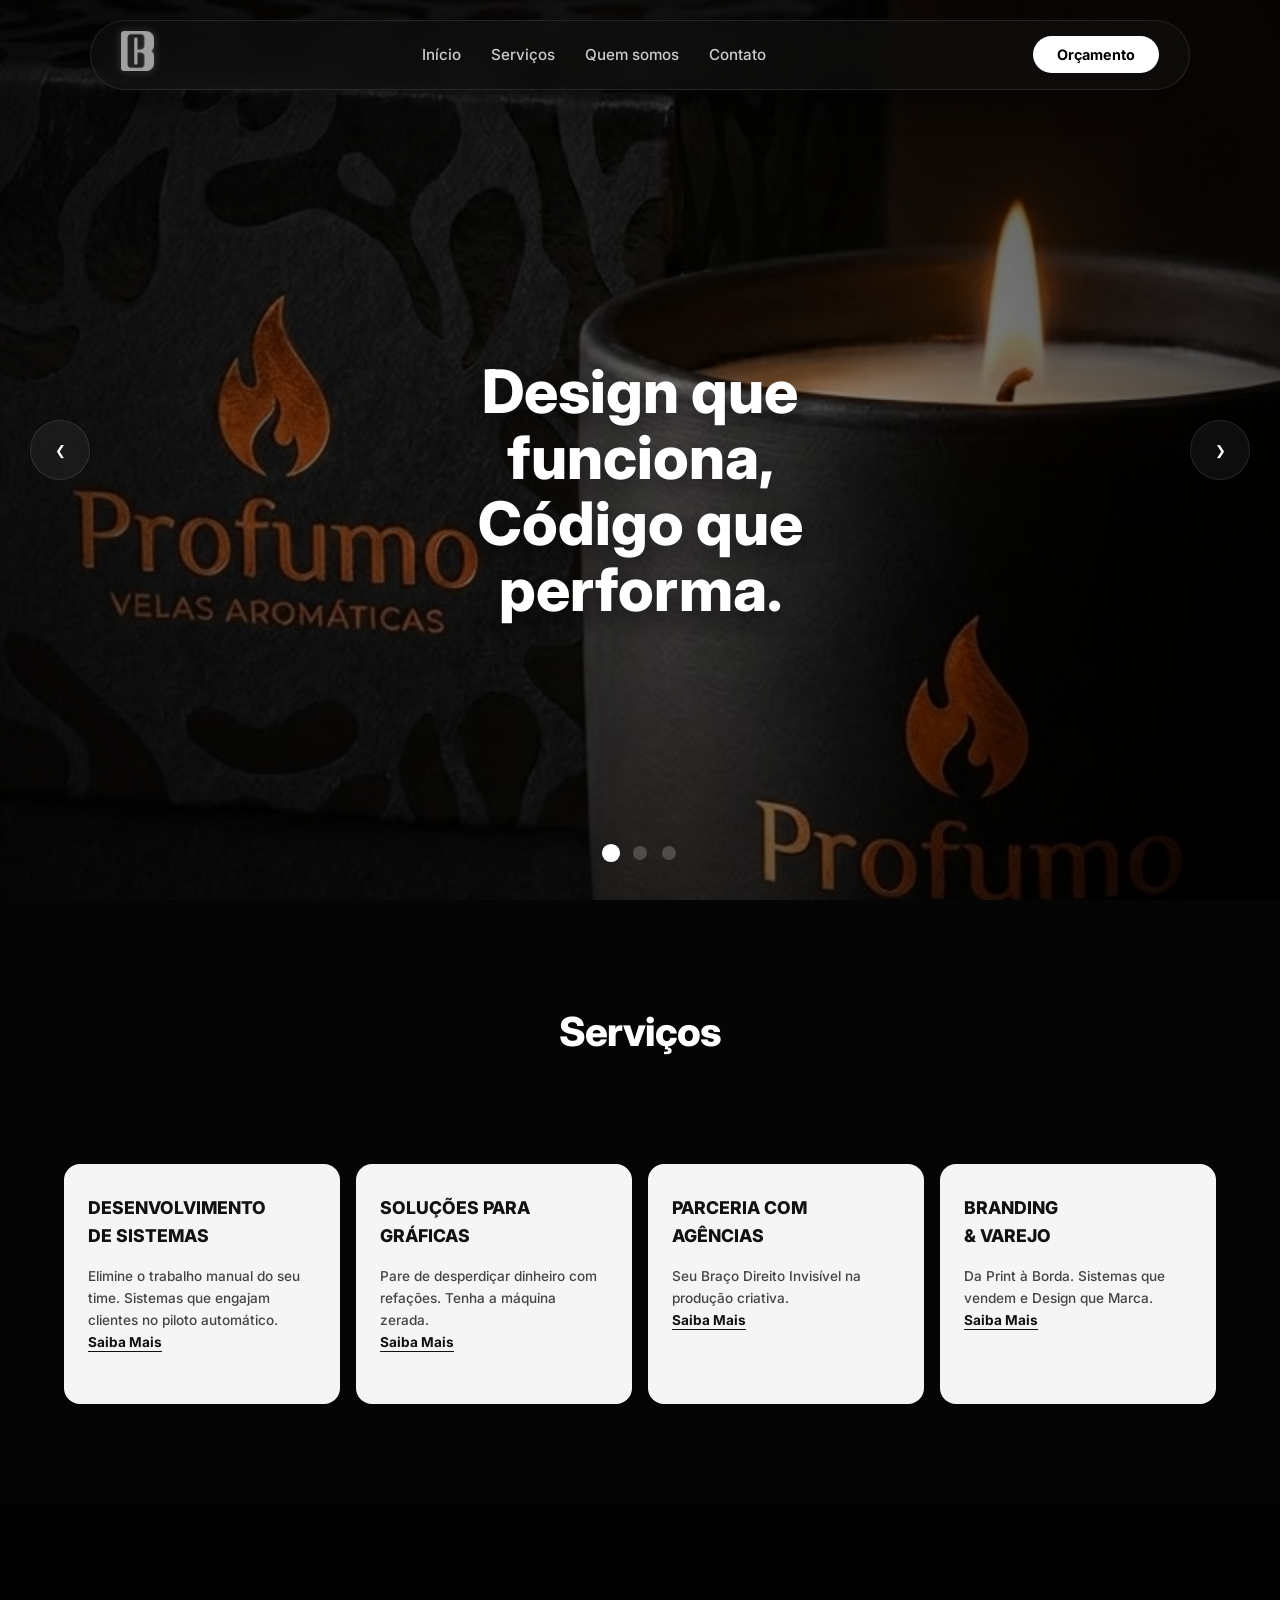
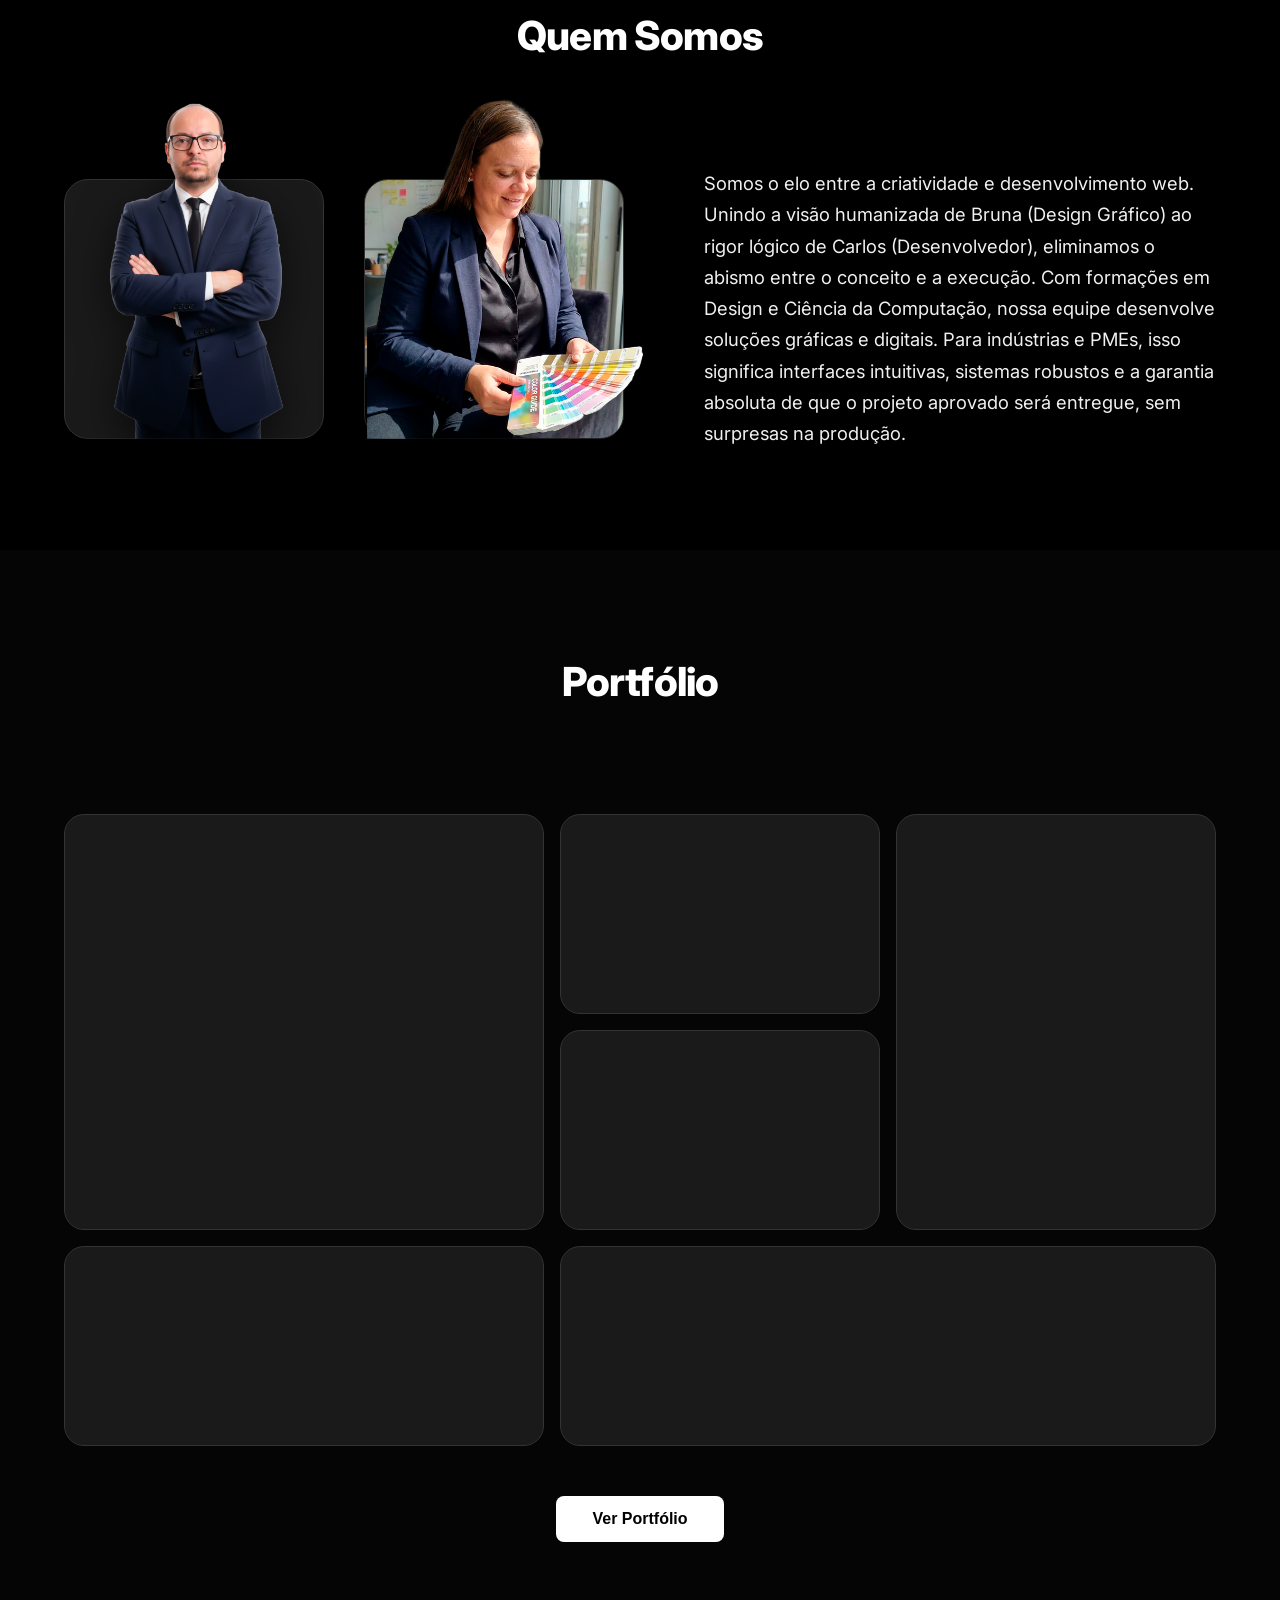
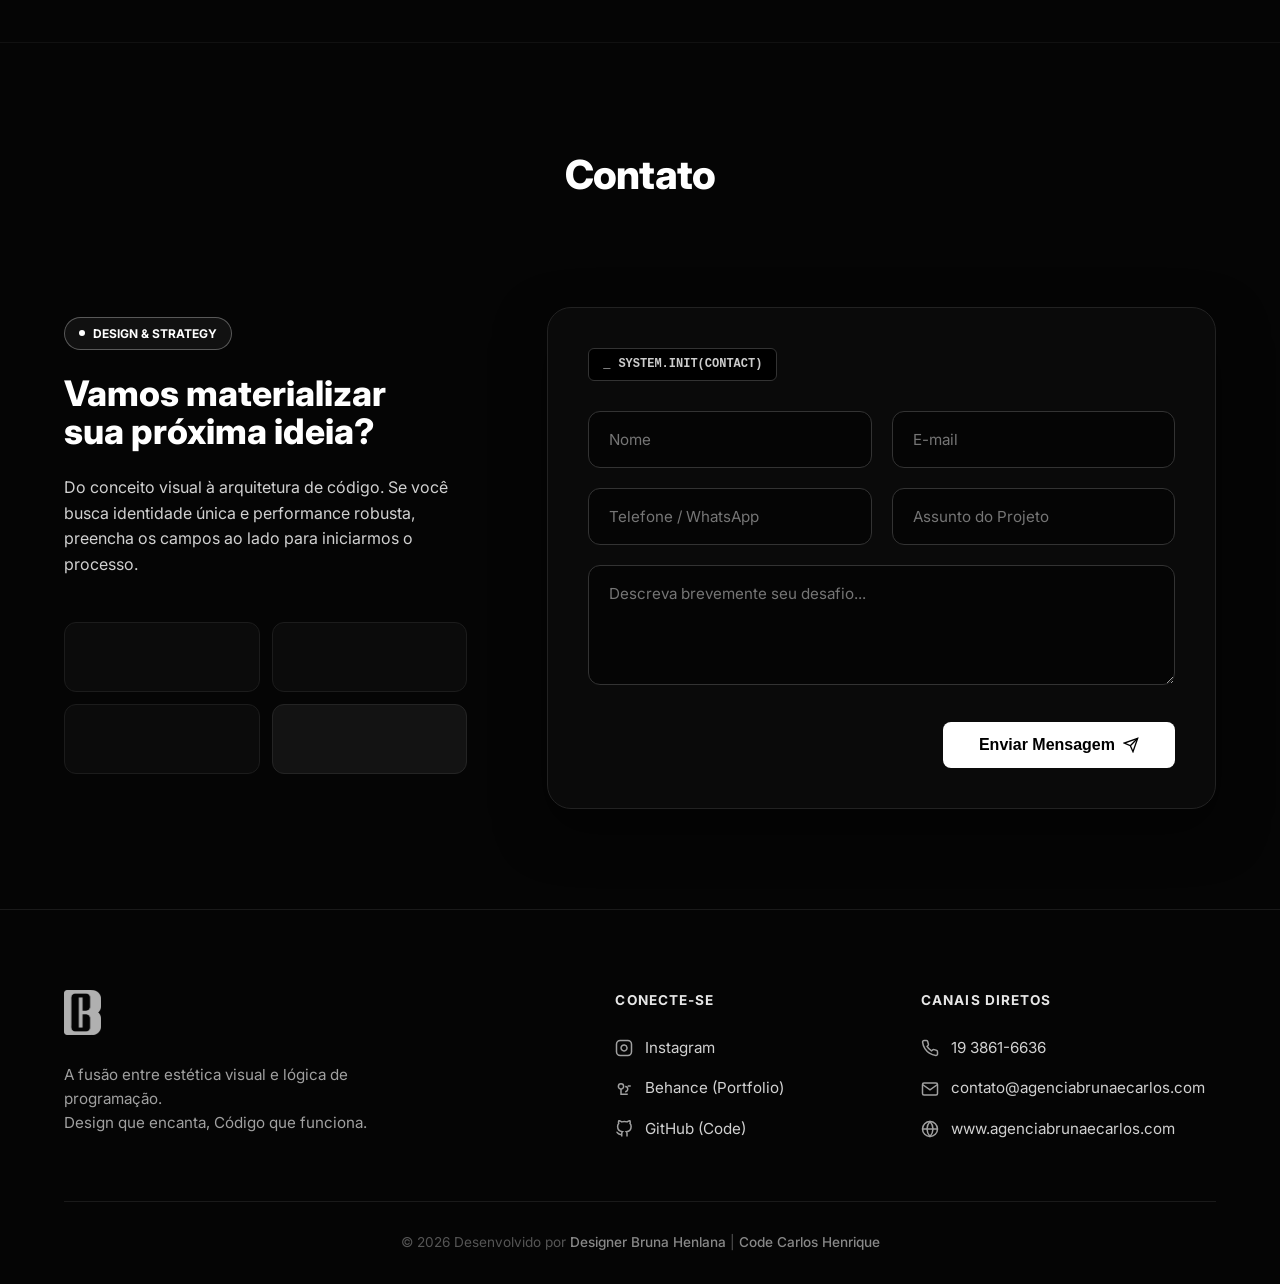
==== index.html @ 349d781e "site agencia bruna e carlso" ====
<!DOCTYPE html>
<html lang="pt-BR">
<head>
    <meta charset="UTF-8">
    <meta name="viewport" content="width=device-width, initial-scale=1.0">
    <meta name="description" content="Bruna & Carlos - Design que funciona, Código que performa. Desenvolvimento Web e Design Gráfico.">
    <title>Bruna & Carlos | Design & Dev</title>

    <link rel="icon" href="BC/logo.png" type="image/png">

    <link rel="preconnect" href="https://fonts.googleapis.com">
    <link rel="preconnect" href="https://fonts.gstatic.com" crossorigin>
    <link href="https://fonts.googleapis.com/css2?family=Inter:wght@400;500;700;800&display=swap" rel="stylesheet">

    <link rel="stylesheet" href="style.css">
</head>
<body>

    <header class="site-header">
        <div class="glass-nav-container">
            <a href="#inicio" class="logo-link" aria-label="Ir para o início">
                <img src="BC/logo.png" alt="Bruna & Carlos Logo" class="brand-logo">
            </a>

            <nav class="desktop-nav" aria-label="Menu principal">
                <ul>
                    <li><a href="#inicio" class="nav-link">Início</a></li>
                    <li><a href="#servicos" class="nav-link">Serviços</a></li>
                    <li><a href="#quem-somos" class="nav-link">Quem somos</a></li>
                    <li><a href="#contato" class="nav-link">Contato</a></li>
                </ul>
            </nav>

            <div class="header-cta">
                <a href="#contato" class="btn-glow">Orçamento</a>
            </div>

            <button class="mobile-toggle" aria-label="Abrir menu" aria-expanded="false" aria-controls="mobile-menu">
                <span class="bar"></span>
                <span class="bar"></span>
                <span class="bar"></span>
            </button>
        </div>

        <div id="mobile-menu" class="mobile-menu-overlay" role="dialog" aria-modal="true" aria-label="Menu mobile">
            <nav class="mobile-nav-links" aria-label="Menu mobile">
                <a href="#inicio">Início</a>
                <a href="#servicos">Serviços</a>
                <a href="#quem-somos">Quem somos</a>
                <a href="#contato">Contato</a>
            </nav>
        </div>
    </header>

    <main>
        <section id="inicio" class="hero-section">
            <div class="hero-slider">
                <div class="slide active" style="background-image: url('imagens/banner/banner1.jpg');"></div>
                <div class="slide" style="background-image: url('imagens/banner/banner2.jpg');"></div>
                <div class="slide" style="background-image: url('imagens/banner/banner3.jpg');"></div>

                <div class="slider-overlay"></div>
                <button class="slider-arrow prev-btn" aria-label="Anterior">&#10094;</button>
                <button class="slider-arrow next-btn" aria-label="Próximo">&#10095;</button>
                <div class="slider-dots" aria-label="Paginação do slider"></div>
            </div>

            <div class="container hero-content-overlay">
                <h1>Design que<br>funciona,<br>Código que<br>performa.</h1>
            </div>
        </section>

        <section id="servicos" class="services-section">
            <div class="container">
                <h2 class="section-title">Serviços</h2>

                <div class="services-grid">
                    <div class="service-card">
                        <h3>Desenvolvimento<br>de Sistemas</h3>
                        <p>Elimine o trabalho manual do seu time. Sistemas que engajam clientes no piloto automático.</p>
                        <a href="desenvolvimento-sistemas/desenvolvimento-sistemas.html" class="btn-link">Saiba Mais</a>
                    </div>

                    <div class="service-card">
                        <h3>Soluções para<br>Gráficas</h3>
                        <p>Pare de desperdiçar dinheiro com refações. Tenha a máquina zerada.</p>
                        <a href="solucoes-graficas/solucoes-graficas.html" class="btn-link">Saiba Mais</a>
                    </div>

                    <div class="service-card">
                        <h3>Parceria com<br>Agências</h3>
                        <p>Seu Braço Direito Invisível na produção criativa.</p>
                        <a href="parceria-agencias/parceria-agencias.html" class="btn-link">Saiba Mais</a>
                    </div>

                    <div class="service-card">
                        <h3>Branding<br>& Varejo</h3>
                        <p>Da Print à Borda. Sistemas que vendem e Design que Marca.</p>
                        <a href="branding-varejo/branding-varejo.html" class="btn-link">Saiba Mais</a>
                    </div>
                </div>
            </div>
        </section>

        <section id="quem-somos" class="about-section">
            <div class="container">
                <h2 class="section-title">Quem Somos</h2>

                <div class="about-content">
                    
                    <div class="about-images">
                        <div class="profile-popout-wrapper profile-carlos">
                            <div class="profile-bg" style="background-image: url('imagens/prefil/carlos_bg.png');"></div>
                            <img src="imagens/prefil/carlos.png" alt="Carlos" class="profile-person">
                        </div>

                        <div class="profile-popout-wrapper profile-bruna">
                            <div class="profile-bg" style="background-image: url('imagens/prefil/bruna_bg.png');"></div>
                            <img src="imagens/prefil/bruna.png" alt="Bruna" class="profile-person">
                        </div>
                    </div>

                    <div class="about-text">
                        <p>
                            Somos o elo entre a criatividade e desenvolvimento web. Unindo a visão humanizada de Bruna (Design Gráfico)
                            ao rigor lógico de Carlos (Desenvolvedor), eliminamos o abismo entre o conceito e a execução. Com formações em
                            Design e Ciência da Computação, nossa equipe desenvolve soluções gráficas e digitais. Para indústrias e PMEs,
                            isso significa interfaces intuitivas, sistemas robustos e a garantia absoluta de que o projeto aprovado será
                            entregue, sem surpresas na produção.
                        </p>
                    </div>
                </div>
            </div>
        </section>

        <section id="portfolio" class="portfolio-section">
            <div class="container">
                <h2 class="section-title">Portfólio</h2>

                <div class="portfolio-grid">
                    <div class="portfolio-item item-large-square"></div>
                    <div class="portfolio-item item-small-rect"></div>
                    <div class="portfolio-item item-tall"></div>
                    <div class="portfolio-item item-mid-bottom"></div>
                    <div class="portfolio-item item-wide"></div>
                    <div class="portfolio-item item-large-bottom"></div>
                </div>

                <div class="portfolio-cta-container">
                    <button id="open-portfolio-btn" class="btn-submit">Ver Portfólio</button>
                </div>
            </div>
        </section>

        <section id="contato" class="contact-section">
            <div class="container">
                
                <h2 class="section-title">Contato</h2>
                
                <div class="contact-split">
                    
                    <div class="contact-left-col">
                        <div class="role-badge design-badge">
                            <span class="dot"></span> Design & Strategy
                        </div>
                        
                        <h3 class="contact-headline">Vamos materializar<br>sua próxima ideia?</h3>
                        <p class="contact-subtext">
                            Do conceito visual à arquitetura de código. Se você busca identidade única e performance robusta, preencha os campos ao lado para iniciarmos o processo.
                        </p>

                        <div class="portfolio-mini-grid">
                            <div class="mini-item"></div>
                            <div class="mini-item"></div>
                            <div class="mini-item"></div>
                            <div class="mini-item highlight"></div>
                        </div>
                    </div>

                    <div class="contact-right-col">
                        <div class="form-header">
                            <div class="role-badge dev-badge">
                                <span class="cursor">_</span> SYSTEM.INIT(CONTACT)
                            </div>
                        </div>

                        <form class="contact-form" action="#" method="POST">
                            <div class="form-group-row">
                                <div class="input-wrapper">
                                    <input type="text" name="nome" placeholder="Nome" required class="input-field">
                                </div>
                                <div class="input-wrapper">
                                    <input type="email" name="email" placeholder="E-mail" required class="input-field">
                                </div>
                            </div>
                            
                            <div class="form-group-row">
                                <div class="input-wrapper">
                                    <input type="tel" name="telefone" placeholder="Telefone / WhatsApp" class="input-field">
                                </div>
                                <div class="input-wrapper">
                                    <input type="text" name="assunto" placeholder="Assunto do Projeto" class="input-field">
                                </div>
                            </div>

                            <div class="input-wrapper full-width">
                                <textarea name="mensagem" placeholder="Descreva brevemente seu desafio..." rows="4" class="input-field"></textarea>
                            </div>

                            <div class="form-footer">
                                <button type="submit" class="btn-submit">
                                    Enviar Mensagem 
                                    <svg style="margin-left:8px; width:16px;" viewBox="0 0 24 24" fill="none" stroke="currentColor" stroke-width="2"><line x1="22" y1="2" x2="11" y2="13"></line><polygon points="22 2 15 22 11 13 2 9 22 2"></polygon></svg>
                                </button>
                            </div>
                        </form>
                    </div>

                </div>
            </div>
        </section>
        
    </main>

    <footer class="site-footer">
    <div class="container">
        
        <div class="footer-grid">
            
            <div class="footer-col brand-col">
                <a href="#inicio" class="footer-logo-link">
                    <img src="BC/logo.png" alt="Bruna & Carlos" class="footer-logo-img">
                </a>
                <p class="footer-tagline">
                    A fusão entre estética visual e lógica de programação.<br>
                    Design que encanta, Código que funciona.
                </p>
            </div>

            <div class="footer-col links-col">
                <h4 class="footer-heading">Conecte-se</h4>
                <ul class="footer-nav">
                    <li>
                        <a href="#" target="_blank" rel="noopener">
                            <svg class="footer-icon" viewBox="0 0 24 24" fill="none" stroke="currentColor" stroke-width="2"><rect x="2" y="2" width="20" height="20" rx="5" ry="5"></rect><path d="M16 11.37A4 4 0 1 1 12.63 8 4 4 0 0 1 16 11.37z"></path><line x1="17.5" y1="6.5" x2="17.51" y2="6.5"></line></svg>
                            <span>Instagram</span>
                        </a>
                    </li>
                    <li>
                        <a href="#" target="_blank" rel="noopener">
                            <svg class="footer-icon" viewBox="0 0 24 24" fill="none" stroke="currentColor" stroke-width="2"><path d="M21 8h-4"></path><path d="M8 12a3.5 3.5 0 0 0 0-7 3.5 3.5 0 0 0 0 7Z"></path><path d="M13.5 15.5A3.5 3.5 0 0 0 17 12a3.5 3.5 0 0 0-3.5-3.5"></path><path d="M8 12v7h9"></path></svg>
                            <span>Behance (Portfolio)</span>
                        </a>
                    </li>
                    <li>
                        <a href="https://github.com/carloshenriquedevcombr" target="_blank" rel="noopener">
                            <svg class="footer-icon" viewBox="0 0 24 24" fill="none" stroke="currentColor" stroke-width="2"><path d="M9 19c-5 1.5-5-2.5-7-3m14 6v-3.87a3.37 3.37 0 0 0-.94-2.61c3.14-.35 6.44-1.54 6.44-7A5.44 5.44 0 0 0 20 4.77 5.07 5.07 0 0 0 19.91 1S18.73.65 16 2.48a13.38 13.38 0 0 0-7 0C6.27.65 5.09 1 5.09 1A5.07 5.07 0 0 0 5 4.77a5.44 5.44 0 0 0-1.5 3.78c0 5.42 3.3 6.61 6.44 7A3.37 3.37 0 0 0 9 18.13V22"></path></svg>
                            <span>GitHub (Code)</span>
                        </a>
                    </li>
                </ul>
            </div>

            <div class="footer-col contact-col">
                <h4 class="footer-heading">Canais Diretos</h4>
                <ul class="footer-nav">
                    <li>
                        <a href="https://wa.me/551938616636" target="_blank">
                            <svg class="footer-icon" viewBox="0 0 24 24" fill="none" stroke="currentColor" stroke-width="2"><path d="M22 16.92v3a2 2 0 0 1-2.18 2 19.79 19.79 0 0 1-8.63-3.07 19.5 19.5 0 0 1-6-6 19.79 19.79 0 0 1-3.07-8.67A2 2 0 0 1 4.11 2h3a2 2 0 0 1 2 1.72 12.84 12.84 0 0 0 .7 2.81 2 2 0 0 1-.45 2.11L8.09 9.91a16 16 0 0 0 6 6l1.27-1.27a2 2 0 0 1 2.11-.45 12.84 12.84 0 0 0 2.81.7A2 2 0 0 1 22 16.92z"></path></svg>
                            <span>19 3861-6636</span>
                        </a>
                    </li>
                    <li>
                        <a href="mailto:contato@agenciabrunaecarlos.com">
                            <svg class="footer-icon" viewBox="0 0 24 24" fill="none" stroke="currentColor" stroke-width="2"><path d="M4 4h16c1.1 0 2 .9 2 2v12c0 1.1-.9 2-2 2H4c-1.1 0-2-.9-2-2V6c0-1.1.9-2 2-2z"></path><polyline points="22,6 12,13 2,6"></polyline></svg>
                            <span>contato@agenciabrunaecarlos.com</span>
                        </a>
                    </li>
                    <li class="location-item">
                        <svg class="footer-icon" viewBox="0 0 24 24" fill="none" stroke="currentColor" stroke-width="2"><circle cx="12" cy="12" r="10"></circle><line x1="2" y1="12" x2="22" y2="12"></line><path d="M12 2a15.3 15.3 0 0 1 4 10 15.3 15.3 0 0 1-4 10 15.3 15.3 0 0 1-4-10 15.3 15.3 0 0 1 4-10z"></path></svg>
                        <span>www.agenciabrunaecarlos.com</span>
                    </li>
                </ul>
            </div>

        </div>

        <div class="footer-bottom">
            <p>© 2026 Desenvolvido por <span class="highlight-role">Designer Bruna Henlana</span> | <span class="highlight-role">Code Carlos Henrique</span></p>
        </div>

    </div>
</footer>

    <div id="portfolio-modal" class="modal-overlay">
        <div class="modal-content">
            <button id="close-portfolio-btn" class="modal-close-btn" aria-label="Fechar galeria">&times;</button>
            
            <div class="modal-header">
                <h3>Nossos Trabalhos</h3>
                <p>Confira uma seleção dos nossos projetos recentes.</p>
            </div>

            <div class="modal-gallery">
                <div class="gallery-item placeholder"></div>
                <div class="gallery-item placeholder"></div>
                <div class="gallery-item placeholder"></div>
                <div class="gallery-item placeholder"></div>
                <div class="gallery-item placeholder"></div>
                <div class="gallery-item placeholder"></div>
            </div>
        </div>
    </div>

    <script src="script.js"></script>
</body>
</html>
---- style.css ----
/* ==========================================================================
   BRUNA & CARLOS | ARQUITETURA CSS SÊNIOR (FINAL + PORTFOLIO UPDATE)
   ========================================================================== */

/* -----------------------------------------------------------
   1. VARIABLES & RESET
----------------------------------------------------------- */
:root {
    /* Cores */
    --bg-color: #050505;
    --card-bg: #f5f5f5;
    --text-primary: #ffffff;
    --text-secondary: #d1d1d1;
    --text-muted: #a0a0a0;
    --text-on-light: #111111;

    /* Glass/Gel Tokens */
    --glass-bg: rgba(255, 255, 255, 0.08);
    --glass-border: rgba(255, 255, 255, 0.15);
    --glass-highlight: rgba(255, 255, 255, 0.30);
    --gel-blur: blur(12px);

    /* Layout */
    --container-width: 1200px;
    --spacing-xs: 8px;
    --spacing-sm: 16px;
    --spacing-md: 32px;
    --spacing-lg: 64px;
    --spacing-xl: 100px;

    /* Typography */
    --font-main: 'Inter', system-ui, -apple-system, sans-serif;
}

* { margin: 0; padding: 0; box-sizing: border-box; }
html { scroll-behavior: smooth; }

body {
    background-color: var(--bg-color);
    color: var(--text-secondary);
    font-family: var(--font-main);
    line-height: 1.6;
    -webkit-font-smoothing: antialiased;
}

/* Trava scroll quando menu ou modal abre */
body.menu-open, body.modal-open {
    overflow: hidden;
    touch-action: none;
}

/* -----------------------------------------------------------
   2. UTILITIES & COMPONENTS
----------------------------------------------------------- */
.container {
    width: 90%;
    max-width: var(--container-width);
    margin: 0 auto;
}

.section-title {
    font-size: 2.5rem;
    font-weight: 800;
    color: var(--text-primary);
    text-align: center;
    margin-bottom: var(--spacing-xl);
    letter-spacing: -0.02em;
}

/* Liquid Glass (Logo/Icons) */
.liquid-glass {
    background: var(--glass-bg);
    backdrop-filter: var(--gel-blur);
    -webkit-backdrop-filter: var(--gel-blur);
    border: 1px solid var(--glass-border);
    border-top: 1px solid var(--glass-highlight);
    box-shadow: 0 4px 20px rgba(0, 0, 0, 0.5);
    transition: all 0.3s ease;
}

.liquid-glass:hover {
    background: rgba(255, 255, 255, 0.12);
    box-shadow: 0 12px 45px rgba(0, 0, 0, 0.75);
    border-color: rgba(255,255,255,0.20);
}

.btn-link {
    color: var(--text-on-light);
    font-size: 0.85rem;
    font-weight: 700;
    text-decoration: underline;
    text-underline-offset: 4px;
    transition: opacity 0.2s;
}
.btn-link:hover { opacity: 0.7; }

/* -----------------------------------------------------------
   3. HEADER
----------------------------------------------------------- */
.site-header {
    position: fixed;
    top: 20px;
    left: 0;
    width: 100%;
    z-index: 1000;
    display: flex;
    justify-content: center;
    padding: 0 20px;
    transition: top 0.3s ease;
}

.site-header.scrolled { top: 10px; padding: 0 20px; }

.site-header.scrolled .glass-nav-container {
    background: rgba(5, 5, 5, 0.92);
    border-color: rgba(255,255,255,0.06);
    box-shadow: 0 10px 40px rgba(0,0,0,0.8);
}

.glass-nav-container {
    display: flex;
    justify-content: space-between;
    align-items: center;
    width: 100%;
    max-width: 1100px;
    background: rgba(15, 15, 15, 0.68);
    backdrop-filter: blur(16px) saturate(150%);
    -webkit-backdrop-filter: blur(16px) saturate(150%);
    border: 1px solid rgba(255, 255, 255, 0.10);
    box-shadow: 0 10px 30px rgba(0,0,0,0.5);
    border-radius: 50px;
    padding: 10px 30px;
    transition: background 0.4s ease;
}

.brand-logo {
    height: 40px;
    width: auto;
    filter: drop-shadow(0 0 5px rgba(255,255,255,0.2));
    transition: transform 0.3s ease;
}
.brand-logo:hover { transform: scale(1.02); }

.desktop-nav ul {
    display: flex;
    list-style: none;
    gap: 30px;
    margin: 0;
    padding: 0;
}

.nav-link {
    color: #ccc;
    text-decoration: none;
    font-size: 0.95rem;
    font-weight: 500;
    position: relative;
    transition: color 0.3s;
    padding: 5px 0;
}

.nav-link::after {
    content: '';
    position: absolute;
    bottom: 0;
    left: 0;
    width: 0%;
    height: 2px;
    background: #fff;
    box-shadow: 0 0 10px #fff;
    transition: width 0.3s ease;
}

.nav-link:hover { color: #fff; text-shadow: 0 0 8px rgba(255,255,255,0.6); }
.nav-link:hover::after { width: 100%; }

.header-cta .btn-glow {
    background: #fff;
    color: #000;
    padding: 10px 24px;
    border-radius: 30px;
    text-decoration: none;
    font-weight: 700;
    font-size: 0.9rem;
    transition: all 0.3s ease;
}
.header-cta .btn-glow:hover {
    background: transparent;
    color: #fff;
    border-color: #fff;
    box-shadow: 0 0 15px rgba(255,255,255,0.4);
}

/* Mobile Menu */
.mobile-toggle {
    display: none;
    background: none;
    border: none;
    cursor: pointer;
    flex-direction: column;
    gap: 6px;
    z-index: 1002;
    padding: 10px;
    border-radius: 12px;
}

.bar {
    width: 26px;
    height: 2px;
    background-color: #fff;
    transition: transform 0.3s ease, opacity 0.2s ease;
}

.mobile-toggle.open .bar:nth-child(1) { transform: rotate(45deg) translate(6px, 6px); }
.mobile-toggle.open .bar:nth-child(2) { opacity: 0; }
.mobile-toggle.open .bar:nth-child(3) { transform: rotate(-45deg) translate(6px, -6px); }

.mobile-menu-overlay {
    position: fixed;
    top: 0;
    left: 0;
    width: 100%;
    height: 100vh;
    z-index: 1001;
    display: flex;
    flex-direction: column;
    justify-content: center;
    align-items: center;
    background: rgba(0,0,0,0.82);
    backdrop-filter: blur(18px) saturate(140%);
    -webkit-backdrop-filter: blur(18px);
    opacity: 0;
    visibility: hidden;
    pointer-events: none;
    transition: opacity 0.35s ease, visibility 0.35s ease;
}

.mobile-menu-overlay.active {
    opacity: 1;
    visibility: visible;
    pointer-events: auto;
}

.mobile-nav-links {
    display: flex;
    flex-direction: column;
    align-items: center;
    gap: 18px;
}

.mobile-nav-links a {
    color: #fff;
    font-size: clamp(1.6rem, 6vw, 2.2rem);
    font-weight: 800;
    text-decoration: none;
    opacity: 0;
    transform: translateY(18px);
    transition: opacity 0.35s ease, transform 0.35s ease;
}
.mobile-menu-overlay.active .mobile-nav-links a { opacity: 1; transform: translateY(0); }
.mobile-menu-overlay.active .mobile-nav-links a:nth-child(1) { transition-delay: 0.04s; }
.mobile-menu-overlay.active .mobile-nav-links a:nth-child(2) { transition-delay: 0.08s; }
.mobile-menu-overlay.active .mobile-nav-links a:nth-child(3) { transition-delay: 0.12s; }
.mobile-menu-overlay.active .mobile-nav-links a:nth-child(4) { transition-delay: 0.16s; }

/* -----------------------------------------------------------
   4. HERO SECTION
----------------------------------------------------------- */
.hero-section {
    position: relative;
    width: 100%;
    min-height: 100vh;
    display: flex;
    align-items: center;
    justify-content: center;
    overflow: hidden;
    padding-top: 80px;
}

.hero-slider { position: absolute; inset: 0; z-index: 1; }

.slide {
    position: absolute;
    inset: 0;
    background-size: cover;
    background-position: center;
    opacity: 0;
    transform: scale(1);
    transition: opacity 1s ease-in-out;
}
.slide.active { opacity: 1; animation: kenBurns 8s linear forwards; }
@keyframes kenBurns { 0% { transform: scale(1); } 100% { transform: scale(1.15); } }

.slider-overlay {
    position: absolute;
    inset: 0;
    background: radial-gradient(circle, rgba(0,0,0,0.3) 0%, rgba(0,0,0,0.8) 100%);
    z-index: 2;
}

.slider-arrow {
    position: absolute;
    top: 50%;
    transform: translateY(-50%);
    background: rgba(255, 255, 255, 0.05);
    border: 1px solid rgba(255, 255, 255, 0.1);
    color: white;
    width: 60px;
    height: 60px;
    border-radius: 50%;
    cursor: pointer;
    z-index: 10;
    backdrop-filter: blur(6px);
    display: flex;
    justify-content: center;
    align-items: center;
    transition: all 0.3s ease;
}
.slider-arrow:hover {
    background: rgba(255, 255, 255, 0.2);
    transform: translateY(-50%) scale(1.08);
}
.prev-btn { left: 30px; }
.next-btn { right: 30px; }

.slider-dots {
    position: absolute;
    bottom: 40px;
    left: 50%;
    transform: translateX(-50%);
    display: flex;
    gap: 15px;
    z-index: 10;
}
.dot {
    width: 14px;
    height: 14px;
    background: rgba(255, 255, 255, 0.2);
    border-radius: 50%;
    cursor: pointer;
    transition: 0.3s;
}
.dot.active { background: #fff; transform: scale(1.3); }

.hero-content-overlay {
    position: relative;
    z-index: 5;
    text-align: center;
    max-width: 900px;
}
.hero-content-overlay h1 {
    font-size: 60px;
    line-height: 1.1;
    font-weight: 800;
    color: #ffffff;
    text-shadow: 0 10px 30px rgba(0,0,0,0.7);
}

/* -----------------------------------------------------------
   5. SERVICES SECTION
----------------------------------------------------------- */
.services-section { padding: var(--spacing-xl) 0; }
.services-grid { display: grid; grid-template-columns: repeat(4, 1fr); gap: var(--spacing-sm); }
.service-card {
    background-color: var(--card-bg);
    color: var(--text-on-light);
    padding: 30px 24px;
    border-radius: 16px;
    display: flex;
    flex-direction: column;
    min-height: 240px;
    transition: transform 0.3s ease;
}
.service-card:hover { transform: translateY(-5px); }
.service-card h3 { font-size: 1.1rem; font-weight: 800; text-transform: uppercase; margin-bottom: var(--spacing-sm); }
.service-card p { font-size: 0.85rem; font-weight: 500; color: #444; }

/* -----------------------------------------------------------
   6. QUEM SOMOS
----------------------------------------------------------- */
.about-section { padding: var(--spacing-xl) 0; background-color: #000000; }
.about-content { display: flex; align-items: center; justify-content: space-between; gap: 80px; }
.about-images { display: flex; gap: 40px; flex-shrink: 0; }

.profile-popout-wrapper {
    position: relative;
    width: 260px;
    height: 260px;
    z-index: 1;
    clip-path: inset(-200% -100% 0px -100% round 0px 0px 24px 24px);
    transition: transform 0.3s ease;
}

.profile-bg {
    position: absolute;
    inset: 0;
    background-size: cover;
    background-position: center;
    border-radius: 24px;
    border: 1px solid #333;
    z-index: 1;
    background-color: #1a1a1a;
    transition: border-color 0.3s ease;
}

.profile-person {
    position: absolute;
    z-index: 2;
    pointer-events: none;
    filter: drop-shadow(0 10px 20px rgba(0,0,0,0.6));
    transition: all 0.4s cubic-bezier(0.175, 0.885, 0.32, 1.275);
    height: auto;
}

.profile-carlos .profile-person { width: 72%; left: 15%; bottom: -5%; }
.profile-bruna .profile-person { width: 115%; left: 1%; bottom: -40%; }

.profile-popout-wrapper:hover .profile-person {
    transform: scale(1.03) translateY(-5px);
    filter: drop-shadow(0 15px 30px rgba(0,0,0,0.8));
}
.profile-popout-wrapper:hover .profile-bg { border-color: #555; }

.about-text p { font-size: 1.15rem; color: #f0f0f0; line-height: 1.7; }

/* -----------------------------------------------------------
   7. PORTFOLIO SECTION (ATUALIZADA)
----------------------------------------------------------- */
.portfolio-section { padding: var(--spacing-xl) 0; }

/* Grid da Vitrine */
.portfolio-grid {
    display: grid;
    grid-template-columns: 1.5fr 1fr 1fr;
    grid-auto-rows: 200px;
    gap: 16px;
}

/* Item Genérico do Portfólio */
.portfolio-item {
    background-color: #1a1a1a;
    border-radius: 20px;
    border: 1px solid #333;
    transition: transform 0.3s ease, border-color 0.3s ease, z-index 0.3s;
    background-size: cover;
    background-position: center;
    cursor: pointer; /* Indica que é clicável */
}

.portfolio-item:hover {
    border-color: #fff;
    transform: scale(1.02); /* Zoom suave no hover */
    z-index: 2; /* Traz para frente */
}

.item-large-square { grid-column: 1 / 2; grid-row: 1 / 3; }
.item-small-rect   { grid-column: 2 / 3; grid-row: 1 / 2; }
.item-tall         { grid-column: 3 / 4; grid-row: 1 / 3; }
.item-mid-bottom   { grid-column: 2 / 3; grid-row: 2 / 3; }
.item-wide         { grid-column: 1 / 2; grid-row: 3 / 4; }
.item-large-bottom { grid-column: 2 / 4; grid-row: 3 / 4; }

/* Botão "Ver Portfólio" */
.portfolio-cta-container {
    display: flex;
    justify-content: center;
    margin-top: 50px;
}

/* Classe Unificada para Botões Primários (Mesmo estilo do Enviar) */
.btn-submit, .btn-large {
    background: #fff;
    color: #000;
    padding: 14px 36px;
    border-radius: 8px; /* Cantos técnicos */
    font-weight: 700;
    font-size: 1rem;
    cursor: pointer;
    border: none;
    display: inline-flex;
    align-items: center;
    justify-content: center;
    transition: transform 0.2s, box-shadow 0.2s;
}

.btn-submit:hover, .btn-large:hover {
    transform: translateY(-2px);
    box-shadow: 0 10px 20px rgba(255,255,255,0.15);
}

/* -----------------------------------------------------------
   MODAL PORTFÓLIO (POPUP)
----------------------------------------------------------- */
.modal-overlay {
    position: fixed;
    top: 0;
    left: 0;
    width: 100%;
    height: 100%;
    background: rgba(0, 0, 0, 0.92);
    backdrop-filter: blur(10px);
    z-index: 2000; /* Acima de tudo */
    display: flex;
    justify-content: center;
    align-items: center;
    padding: 20px;
    opacity: 0;
    visibility: hidden;
    pointer-events: none;
    transition: opacity 0.3s ease, visibility 0.3s ease;
}

.modal-overlay.active {
    opacity: 1;
    visibility: visible;
    pointer-events: auto;
}

.modal-content {
    background: #0f0f0f;
    width: 100%;
    max-width: 1100px;
    max-height: 90vh;
    border-radius: 24px;
    border: 1px solid #333;
    padding: 40px;
    position: relative;
    overflow-y: auto; /* Scroll interno se necessário */
    transform: translateY(30px);
    transition: transform 0.4s cubic-bezier(0.16, 1, 0.3, 1);
    box-shadow: 0 25px 60px rgba(0,0,0,0.7);
}

.modal-overlay.active .modal-content {
    transform: translateY(0);
}

/* Botão Fechar Modal */
.modal-close-btn {
    position: absolute;
    top: 25px;
    right: 25px;
    background: rgba(255,255,255,0.1);
    border: none;
    color: #fff;
    font-size: 1.8rem;
    line-height: 1;
    width: 44px;
    height: 44px;
    border-radius: 50%;
    cursor: pointer;
    display: flex;
    align-items: center;
    justify-content: center;
    transition: 0.3s;
    z-index: 10;
}
.modal-close-btn:hover { background: #fff; color: #000; }

.modal-header { margin-bottom: 40px; text-align: center; }
.modal-header h3 { font-size: 2rem; color: #fff; margin-bottom: 10px; }
.modal-header p { color: #aaa; }

/* Grid dentro do Modal */
.modal-gallery {
    display: grid;
    grid-template-columns: repeat(auto-fill, minmax(280px, 1fr));
    gap: 20px;
}

.gallery-item {
    background: #1a1a1a;
    border: 1px solid #333;
    border-radius: 12px;
    aspect-ratio: 16/10;
    transition: transform 0.3s ease, border-color 0.3s;
    cursor: zoom-in; /* Indica que vai dar zoom */
    position: relative;
    overflow: hidden;
}

.gallery-item:hover {
    border-color: #fff;
    transform: scale(1.03); /* Zoom no hover dentro do modal */
    z-index: 2;
}

/* -----------------------------------------------------------
   8. CONTACT SECTION
----------------------------------------------------------- */
.contact-section { padding: 100px 0; background-color: var(--bg-color); border-top: 1px solid #111; }
.contact-split { display: flex; align-items: flex-start; justify-content: space-between; gap: 80px; margin-top: 20px; }

.contact-left-col { flex: 0 0 35%; display: flex; flex-direction: column; gap: 24px; padding-top: 10px; }
.role-badge { display: inline-flex; align-items: center; gap: 8px; font-size: 0.75rem; font-weight: 700; text-transform: uppercase; padding: 6px 14px; width: fit-content; }
.design-badge { border: 1px solid rgba(255,255,255,0.3); border-radius: 20px; color: #fff; background: rgba(255,255,255,0.05); }
.design-badge .dot { width: 6px; height: 6px; background: #fff; border-radius: 50%; }
.contact-headline { font-size: 2.2rem; line-height: 1.1; font-weight: 800; color: #fff; }
.contact-subtext { font-size: 1rem; color: var(--text-secondary); line-height: 1.6; }

.portfolio-mini-grid { display: grid; grid-template-columns: repeat(2, 1fr); gap: 12px; margin-top: 20px; opacity: 0.5; }
.mini-item { height: 70px; border-radius: 12px; border: 1px solid #333; background: #111; }
.mini-item.highlight { background: #222; border-color: #444; }

.contact-right-col { flex: 1; background: #0a0a0a; border: 1px solid #222; border-radius: 24px; padding: 40px; box-shadow: 0 20px 50px rgba(0,0,0,0.5); }
.dev-badge { font-family: 'Courier New', monospace; color: #ccc; border: 1px solid #333; border-radius: 6px; background: #000; margin-bottom: 30px; }
.dev-badge .cursor { animation: blink 1s infinite; }
@keyframes blink { 50% { opacity: 0; } }

.contact-form { display: flex; flex-direction: column; gap: 20px; }
.form-group-row { display: flex; gap: 20px; }
.input-wrapper { flex: 1; }
.input-wrapper.full-width { width: 100%; }

.input-field { width: 100%; background: #050505; border: 1px solid #333; color: #fff; padding: 18px 20px; border-radius: 12px; font-size: 0.95rem; font-family: inherit; transition: all 0.3s ease; outline: none; }
.input-field:focus { border-color: #666; box-shadow: 0 0 0 2px rgba(255,255,255,0.1); }
textarea.input-field { resize: vertical; min-height: 120px; }

.form-footer { display: flex; justify-content: flex-end; margin-top: 10px; }

/* -----------------------------------------------------------
   9. FOOTER (Redesign Profissional)
----------------------------------------------------------- */
.site-footer {
    padding: 80px 0 30px; /* Mais espaço no topo, menos embaixo */
    background-color: #050505; /* Garante fundo preto profundo */
    border-top: 1px solid #1a1a1a; /* Linha divisória muito sutil */
    font-size: 0.95rem;
}

/* Layout Grid Principal */
.footer-grid {
    display: grid;
    /* Coluna da marca maior (2fr), outras duas iguais (1fr) */
    grid-template-columns: 2fr 1fr 1.2fr; 
    gap: 60px;
    margin-bottom: 60px;
}

/* --- Coluna 1: Marca --- */
.brand-col {
    display: flex;
    flex-direction: column;
    align-items: flex-start;
    gap: 20px;
}

.footer-logo-img {
    height: 45px;
    width: auto;
    filter: brightness(1.1); /* Leve brilho no logo */
}

.footer-tagline {
    color: var(--text-muted);
    line-height: 1.6;
    max-width: 350px;
}

/* --- Títulos das Colunas --- */
.footer-heading {
    font-size: 0.85rem;
    text-transform: uppercase;
    letter-spacing: 0.08em;
    font-weight: 700;
    color: #fff;
    margin-bottom: 24px;
    opacity: 0.9;
}

/* --- Listas de Links/Contato --- */
.footer-nav {
    list-style: none;
    display: flex;
    flex-direction: column;
    gap: 16px;
}

.footer-nav li a,
.footer-nav li.location-item {
    display: flex;
    align-items: center;
    gap: 12px;
    color: var(--text-secondary);
    text-decoration: none;
    transition: all 0.2s ease;
}

/* Ícones SVG */
.footer-icon {
    width: 18px;
    height: 18px;
    stroke: var(--text-muted); /* Cor inicial do ícone */
    transition: stroke 0.2s ease;
}

/* Hover nos Links */
.footer-nav li a:hover {
    color: #fff;
    transform: translateX(5px); /* Movimento sutil para direita */
}

.footer-nav li a:hover .footer-icon {
    stroke: #fff; /* Ícone acende no hover */
}

/* --- Assinatura (Copyright) --- */
.footer-bottom {
    border-top: 1px solid #1a1a1a;
    padding-top: 30px;
    text-align: center;
}

.footer-bottom p {
    font-size: 0.85rem;
    color: #555; /* Texto bem discreto */
}

.highlight-role {
    color: #888; /* Destaque sutil para os nomes */
    font-weight: 500;
}

/* -----------------------------------------------------------
   RESPONSIVIDADE DO RODAPÉ
----------------------------------------------------------- */
@media (max-width: 900px) {
    .site-footer {
        padding: 60px 0 30px;
    }

    .footer-grid {
        grid-template-columns: 1fr; /* Uma coluna só */
        gap: 40px;
        text-align: center; /* Centraliza tudo no mobile */
    }

    .brand-col {
        align-items: center; /* Centraliza logo e texto */
    }

    .footer-nav li a,
    .footer-nav li.location-item {
        justify-content: center; /* Centraliza links e ícones */
    }
    
    .footer-tagline {
        margin: 0 auto; /* Centraliza parágrafo */
    }
}

/* -----------------------------------------------------------
   10. RESPONSIVE
----------------------------------------------------------- */
@media (max-width: 1024px) {
    .services-grid { grid-template-columns: 1fr 1fr; }
    .hero-content h1 { font-size: 3rem; }
    .photo-card, .profile-popout-wrapper { width: 200px; height: 200px; }
    .about-content { gap: 40px; }
}

@media (max-width: 900px) {
    .desktop-nav, .header-cta { display: none; }
    .mobile-toggle { display: flex; }
    .site-header { top: 0; padding: 0; }
    .glass-nav-container { max-width: 100%; border-radius: 0; border: none; border-bottom: 1px solid rgba(255,255,255,0.10); padding: 12px 14px; background: rgba(10,10,10,0.75); backdrop-filter: blur(16px) saturate(150%); }
    .about-content { flex-direction: column; text-align: center; gap: 40px; }
    .about-text p { text-align: center; font-size: 1rem; }
    .about-images { justify-content: center; }
    .photo-card, .profile-popout-wrapper { width: 160px; height: 160px; }
    .portfolio-grid { display: flex; flex-direction: column; gap: 20px; }
    .portfolio-item { height: 250px; }
    .contact-split { flex-direction: column; gap: 50px; }
    .contact-left-col { text-align: center; align-items: center; }
    .portfolio-mini-grid { display: none; }
    .contact-right-col { padding: 25px; width: 100%; }
    .form-group-row { flex-direction: column; gap: 15px; }
    .btn-submit { width: 100%; justify-content: center; }
    .footer-grid { flex-direction: column; gap: 40px; }
    .mobile-toggle.open .top { transform: rotate(45deg) translate(5px, 5px); }
    .mobile-toggle.open .mid { opacity: 0; }
    .mobile-toggle.open .bot { transform: rotate(-45deg) translate(5px, -5px); }
}

@media (max-width: 768px) {
    .modal-content { padding: 25px; max-height: 85vh; }
    .modal-gallery { grid-template-columns: 1fr; }
    .hero-content-overlay h1 { font-size: 2.8rem; }
}

@media (max-width: 480px) {
    .services-grid { grid-template-columns: 1fr; }
    .hero-content h1 { font-size: 2.2rem; }
}
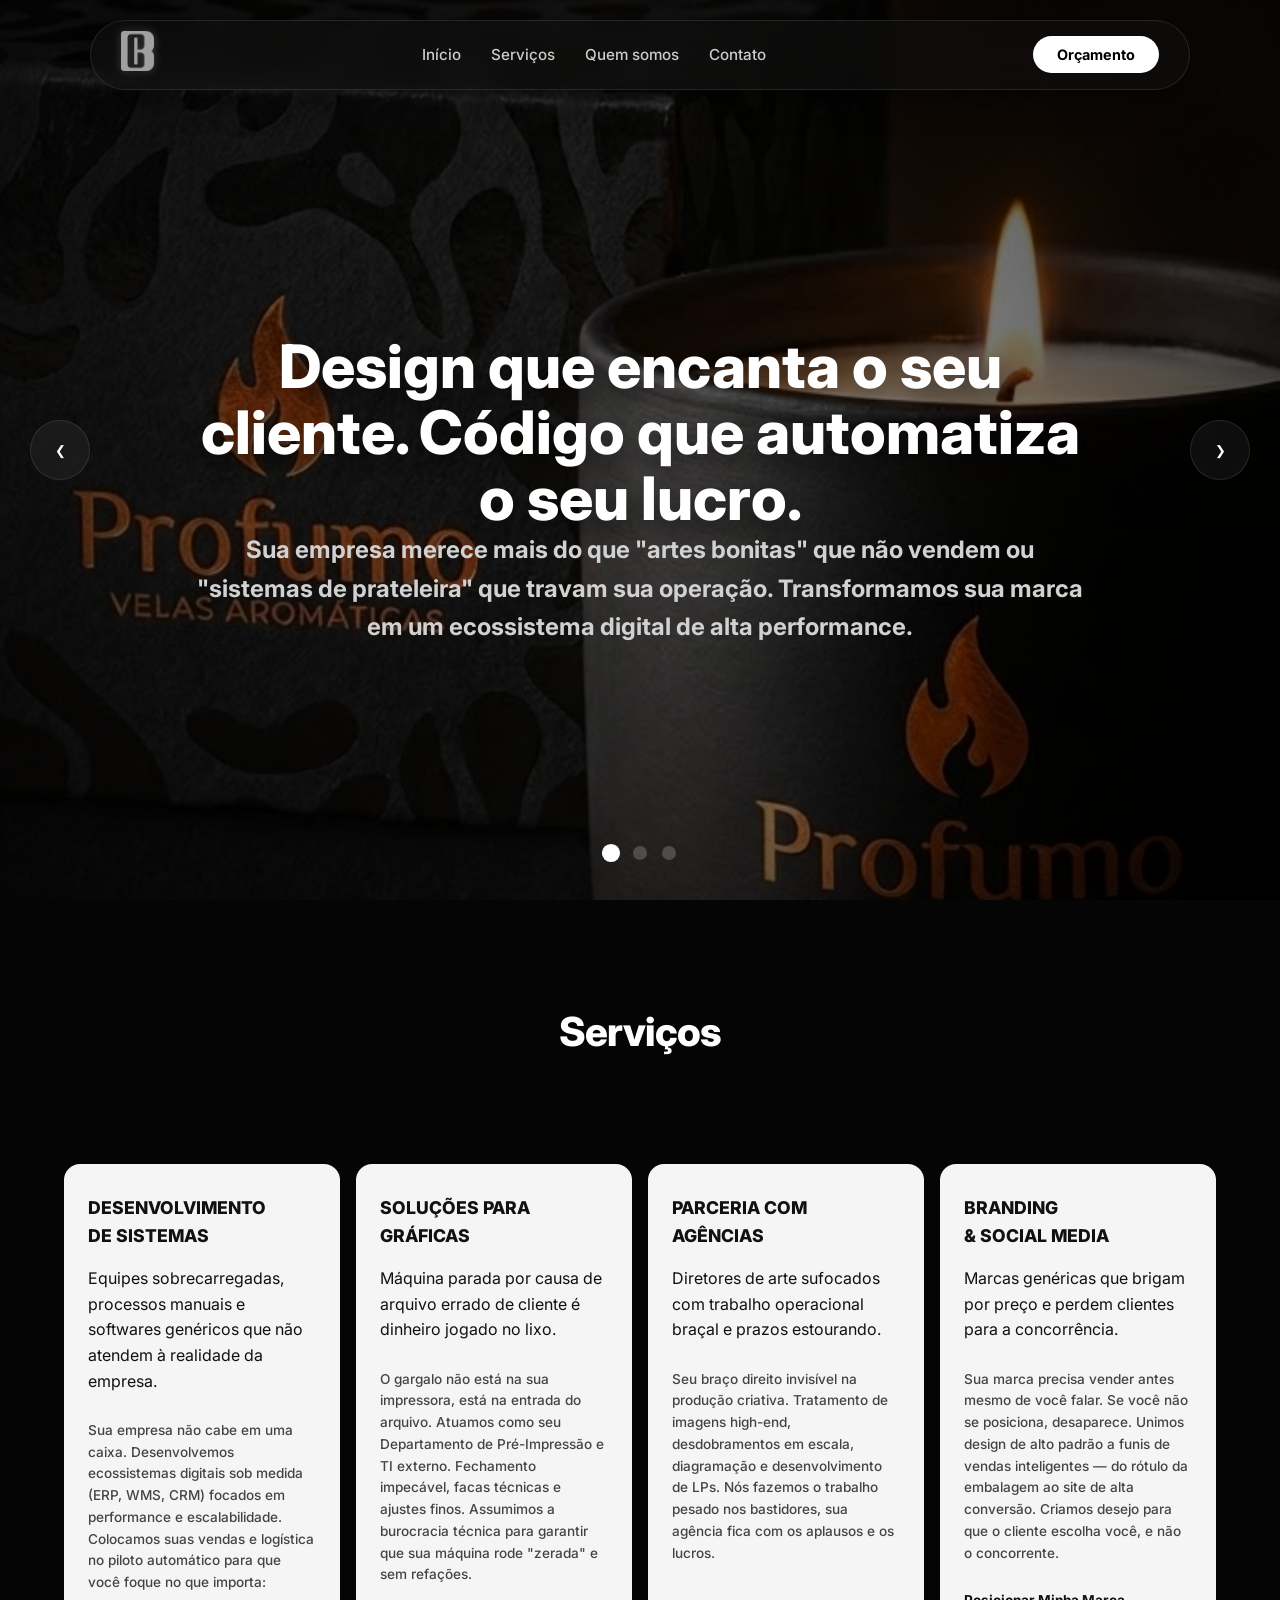
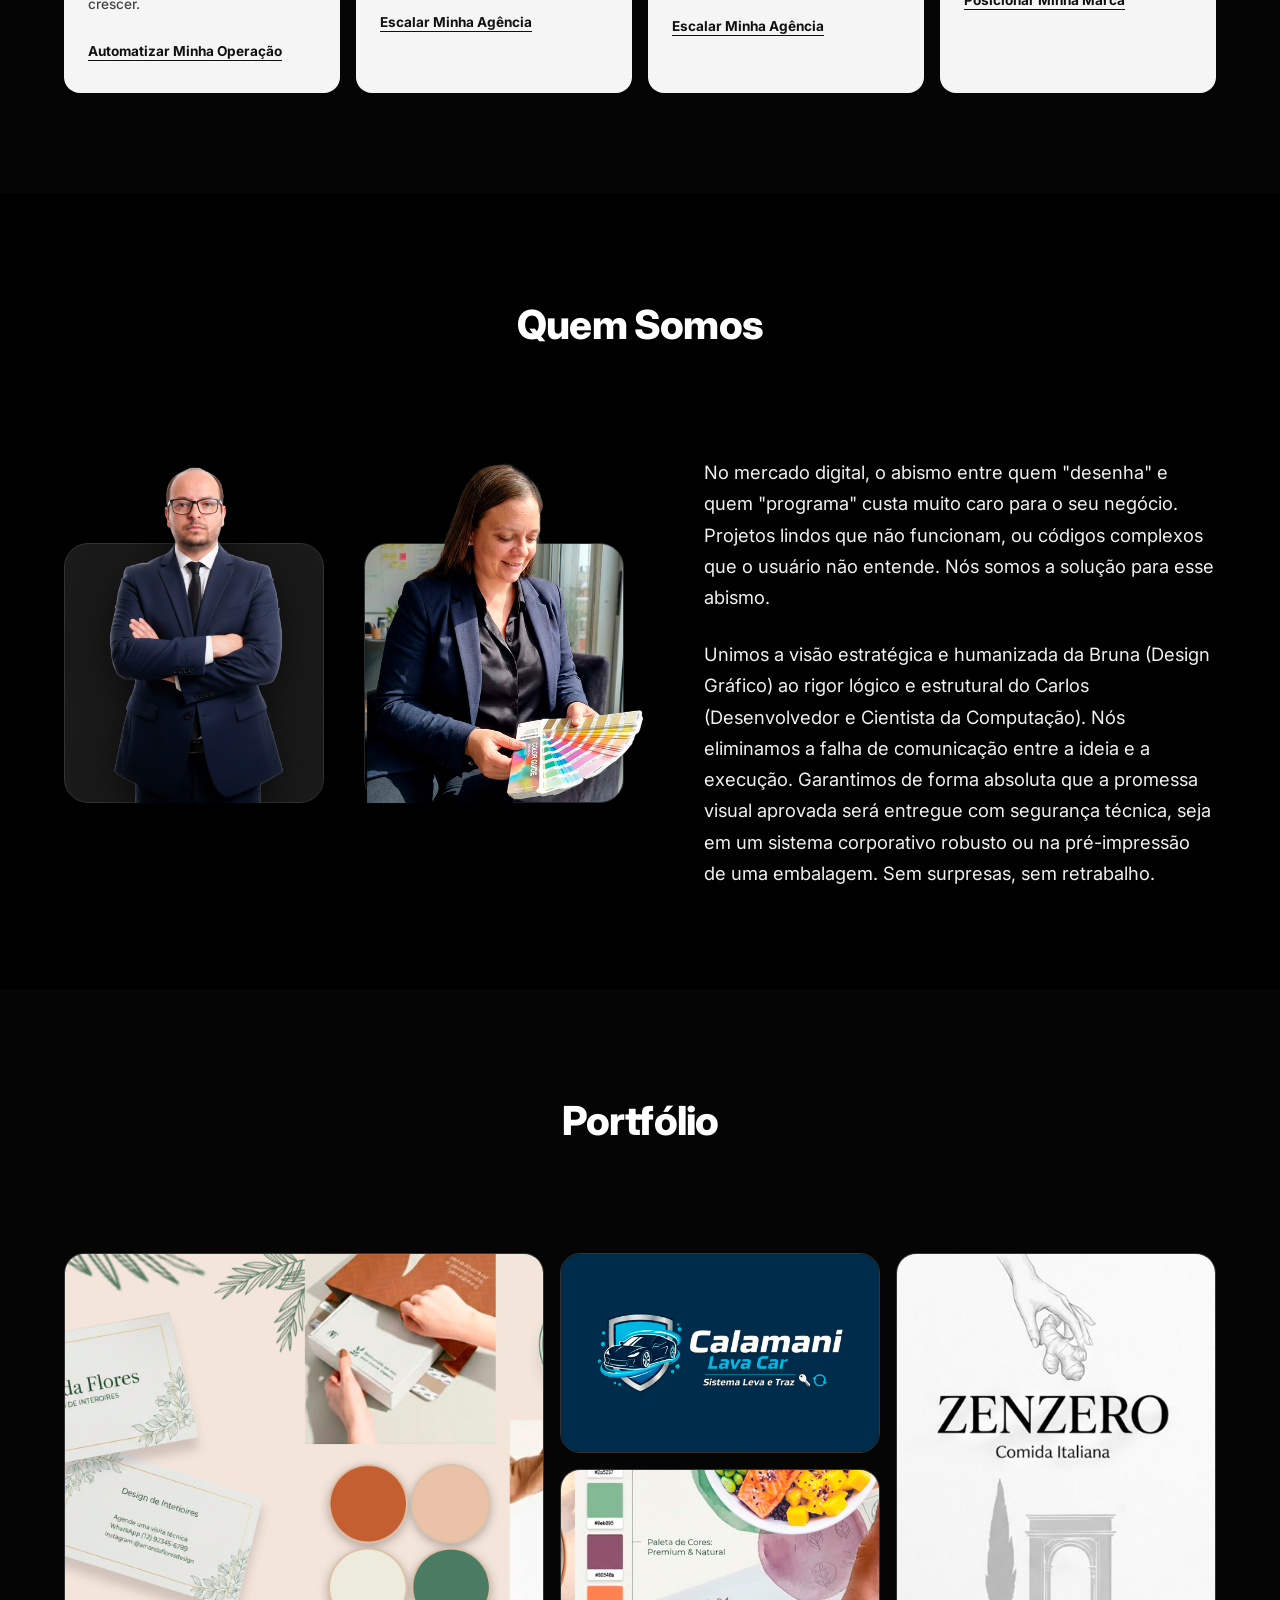
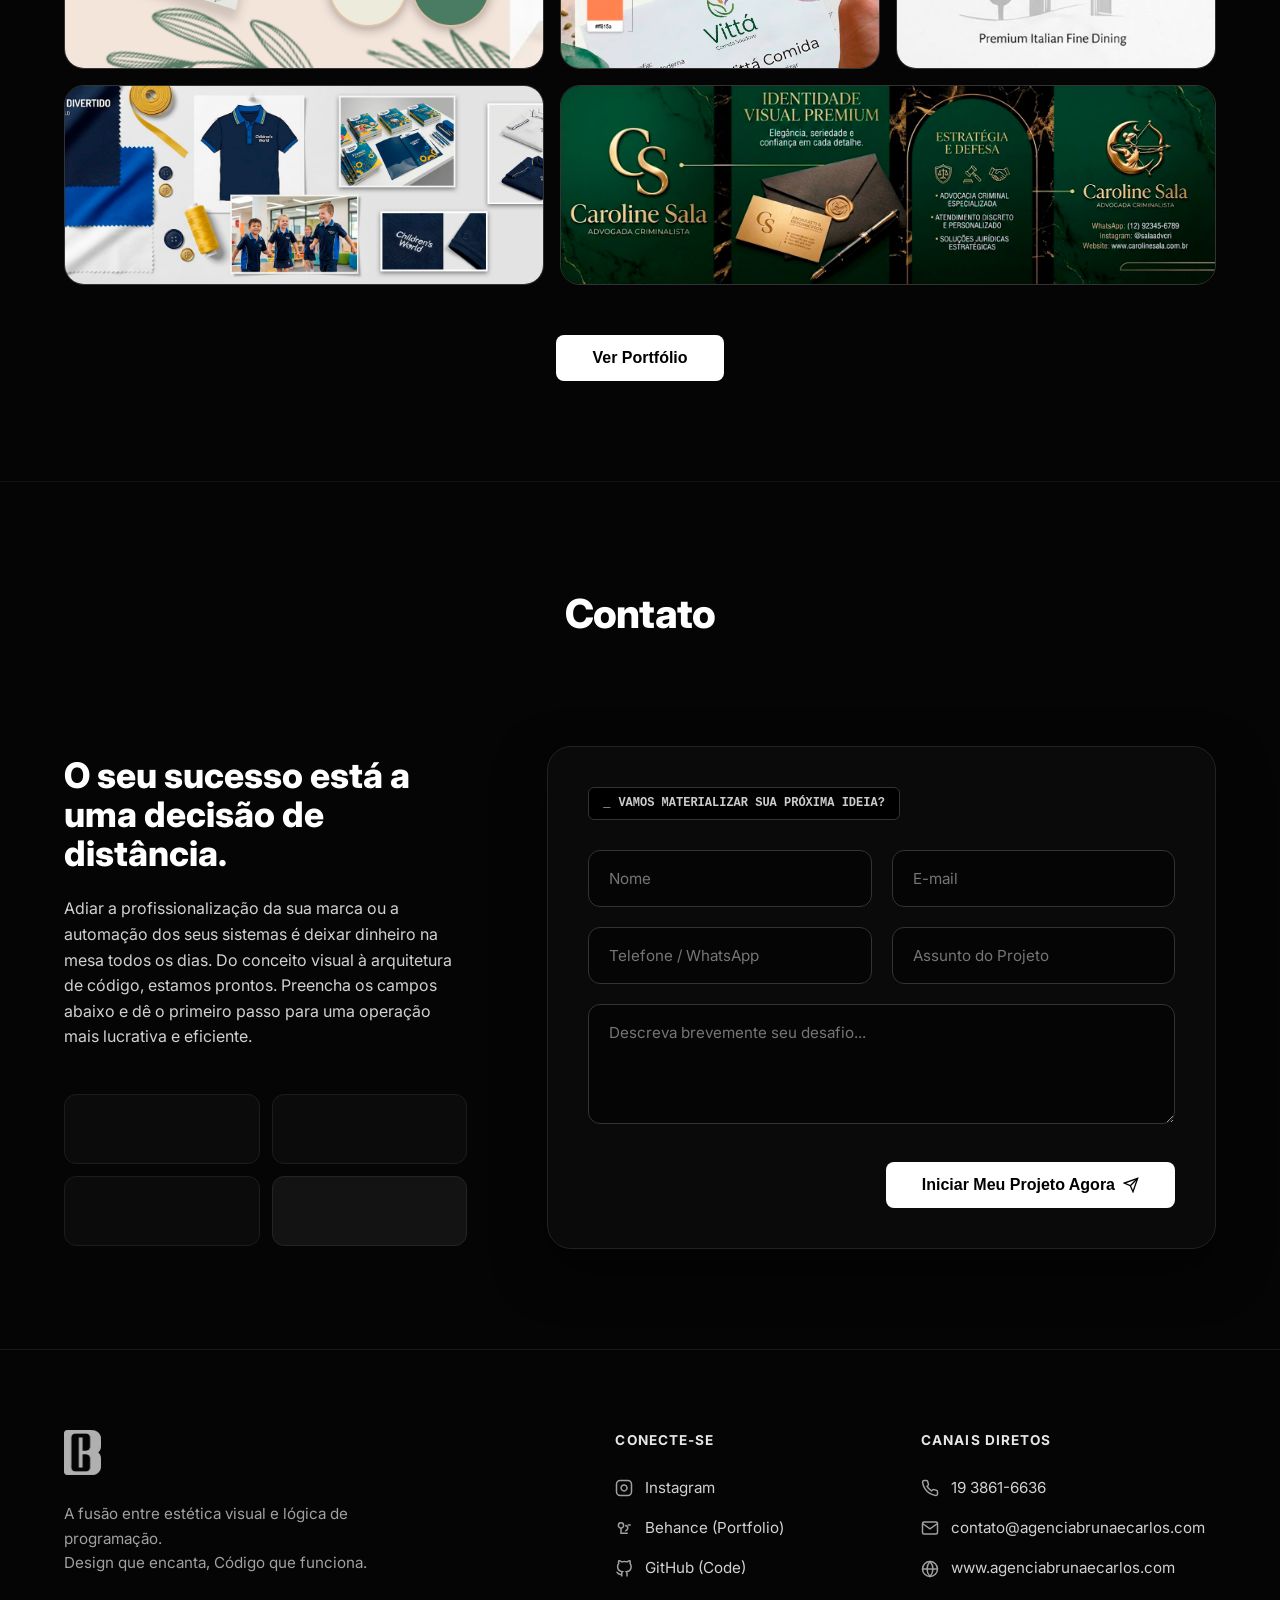
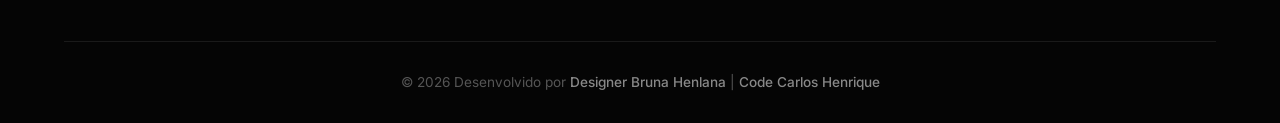
==== commit 910f5952: "imagens do portfolio" ====
--- a/index.html
+++ b/index.html
@@ -66,7 +66,12 @@
             </div>
 
             <div class="container hero-content-overlay">
-                <h1>Design que<br>funciona,<br>Código que<br>performa.</h1>
+                <h1>Design que encanta o seu cliente. Código que automatiza 
+                    o seu lucro.</h1>
+                <h2>Sua empresa merece mais do que "artes bonitas" que não
+                     vendem ou "sistemas de prateleira" que travam sua 
+                     operação. Transformamos sua marca em um ecossistema
+                      digital de alta performance.</h2>
             </div>
         </section>
 
@@ -77,26 +82,30 @@
                 <div class="services-grid">
                     <div class="service-card">
                         <h3>Desenvolvimento<br>de Sistemas</h3>
-                        <p>Elimine o trabalho manual do seu time. Sistemas que engajam clientes no piloto automático.</p>
-                        <a href="desenvolvimento-sistemas/desenvolvimento-sistemas.html" class="btn-link">Saiba Mais</a>
+                        Equipes sobrecarregadas, processos manuais e softwares genéricos que não atendem à realidade da empresa.<br>
+                        <br><p>Sua empresa não cabe em uma caixa. Desenvolvemos ecossistemas digitais sob medida (ERP, WMS, CRM) focados em performance e escalabilidade. Colocamos suas vendas e logística no piloto automático para que você foque no que importa: crescer.</p>
+                        <br><a href="desenvolvimento-sistemas/desenvolvimento-sistemas.html" class="btn-link">Automatizar Minha Operação</a>
                     </div>
 
                     <div class="service-card">
                         <h3>Soluções para<br>Gráficas</h3>
-                        <p>Pare de desperdiçar dinheiro com refações. Tenha a máquina zerada.</p>
-                        <a href="solucoes-graficas/solucoes-graficas.html" class="btn-link">Saiba Mais</a>
+                        Máquina parada por causa de arquivo errado de cliente é dinheiro jogado no lixo.<br>
+                        <br><p>O gargalo não está na sua impressora, está na entrada do arquivo. Atuamos como seu Departamento de Pré-Impressão e TI externo. Fechamento impecável, facas técnicas e ajustes finos. Assumimos a burocracia técnica para garantir que sua máquina rode "zerada" e sem refações.</p>
+                        <br><a href="solucoes-graficas/solucoes-graficas.html" class="btn-link">Escalar Minha Agência</a>
                     </div>
 
                     <div class="service-card">
                         <h3>Parceria com<br>Agências</h3>
-                        <p>Seu Braço Direito Invisível na produção criativa.</p>
-                        <a href="parceria-agencias/parceria-agencias.html" class="btn-link">Saiba Mais</a>
+                        Diretores de arte sufocados com trabalho operacional braçal e prazos estourando.<br>
+                        <br><p>Seu braço direito invisível na produção criativa. Tratamento de imagens high-end, desdobramentos em escala, diagramação e desenvolvimento de LPs. Nós fazemos o trabalho pesado nos bastidores, sua agência fica com os aplausos e os lucros.</p>
+                        <br><br><a href="parceria-agencias/parceria-agencias.html" class="btn-link">Escalar Minha Agência</a>
                     </div>
 
                     <div class="service-card">
-                        <h3>Branding<br>& Varejo</h3>
-                        <p>Da Print à Borda. Sistemas que vendem e Design que Marca.</p>
-                        <a href="branding-varejo/branding-varejo.html" class="btn-link">Saiba Mais</a>
+                        <h3>Branding<br>& Social Media</h3>
+                        Marcas genéricas que brigam por preço e perdem clientes para a concorrência.<br>
+                        <br><p>Sua marca precisa vender antes mesmo de você falar. Se você não se posiciona, desaparece. Unimos design de alto padrão a funis de vendas inteligentes — do rótulo da embalagem ao site de alta conversão. Criamos desejo para que o cliente escolha você, e não o concorrente.</p>
+                        <br><a href="branding-varejo/branding-varejo.html" class="btn-link">Posicionar Minha Marca</a>
                     </div>
                 </div>
             </div>
@@ -121,13 +130,8 @@
                     </div>
 
                     <div class="about-text">
-                        <p>
-                            Somos o elo entre a criatividade e desenvolvimento web. Unindo a visão humanizada de Bruna (Design Gráfico)
-                            ao rigor lógico de Carlos (Desenvolvedor), eliminamos o abismo entre o conceito e a execução. Com formações em
-                            Design e Ciência da Computação, nossa equipe desenvolve soluções gráficas e digitais. Para indústrias e PMEs,
-                            isso significa interfaces intuitivas, sistemas robustos e a garantia absoluta de que o projeto aprovado será
-                            entregue, sem surpresas na produção.
-                        </p>
+                        <p>No mercado digital, o abismo entre quem "desenha" e quem "programa" custa muito caro para o seu negócio. Projetos lindos que não funcionam, ou códigos complexos que o usuário não entende. Nós somos a solução para esse abismo.</p>
+                        <br><p>Unimos a visão estratégica e humanizada da Bruna (Design Gráfico) ao rigor lógico e estrutural do Carlos (Desenvolvedor e Cientista da Computação). Nós eliminamos a falha de comunicação entre a ideia e a execução. Garantimos de forma absoluta que a promessa visual aprovada será entregue com segurança técnica, seja em um sistema corporativo robusto ou na pré-impressão de uma embalagem. Sem surpresas, sem retrabalho.</p>
                     </div>
                 </div>
             </div>
@@ -138,12 +142,24 @@
                 <h2 class="section-title">Portfólio</h2>
 
                 <div class="portfolio-grid">
-                    <div class="portfolio-item item-large-square"></div>
-                    <div class="portfolio-item item-small-rect"></div>
-                    <div class="portfolio-item item-tall"></div>
-                    <div class="portfolio-item item-mid-bottom"></div>
-                    <div class="portfolio-item item-wide"></div>
-                    <div class="portfolio-item item-large-bottom"></div>
+                    <div class="portfolio-item item-large-square">
+                        <img src="imagens/artes/Amanda/feed.png" alt="Arte Amanda">
+                    </div>
+                    <div class="portfolio-item item-small-rect">
+                        <img src="imagens/artes/Calamani/logo.png" alt="Arte Calamani">
+                    </div>
+                    <div class="portfolio-item item-tall">
+                        <img src="imagens/artes/Zenzero/logo.png" alt="Arte Carolina">
+                    </div>
+                    <div class="portfolio-item item-mid-bottom">
+                        <img src="imagens/artes/Vitta/Vitta_04.png" alt="Arte Elle">
+                    </div>
+                    <div class="portfolio-item item-wide">
+                        <img src="imagens/artes/Escola_feed/Carrossel_2.png" alt="Arte Escola">
+                    </div>
+                    <div class="portfolio-item item-large-bottom">
+                        <img src="imagens/artes/Carolina/Carolina.png" alt="Logo Zenzero">
+                    </div>
                 </div>
 
                 <div class="portfolio-cta-container">
@@ -160,13 +176,9 @@
                 <div class="contact-split">
                     
                     <div class="contact-left-col">
-                        <div class="role-badge design-badge">
-                            <span class="dot"></span> Design & Strategy
-                        </div>
-                        
-                        <h3 class="contact-headline">Vamos materializar<br>sua próxima ideia?</h3>
+                        <h3 class="contact-headline">O seu sucesso está a uma decisão de distância.<br></h3>
                         <p class="contact-subtext">
-                            Do conceito visual à arquitetura de código. Se você busca identidade única e performance robusta, preencha os campos ao lado para iniciarmos o processo.
+                            Adiar a profissionalização da sua marca ou a automação dos seus sistemas é deixar dinheiro na mesa todos os dias. Do conceito visual à arquitetura de código, estamos prontos. Preencha os campos abaixo e dê o primeiro passo para uma operação mais lucrativa e eficiente.
                         </p>
 
                         <div class="portfolio-mini-grid">
@@ -180,7 +192,7 @@
                     <div class="contact-right-col">
                         <div class="form-header">
                             <div class="role-badge dev-badge">
-                                <span class="cursor">_</span> SYSTEM.INIT(CONTACT)
+                                <span class="cursor">_</span> Vamos materializar sua próxima ideia?
                             </div>
                         </div>
 
@@ -209,7 +221,7 @@
 
                             <div class="form-footer">
                                 <button type="submit" class="btn-submit">
-                                    Enviar Mensagem 
+                                    Iniciar Meu Projeto Agora 
                                     <svg style="margin-left:8px; width:16px;" viewBox="0 0 24 24" fill="none" stroke="currentColor" stroke-width="2"><line x1="22" y1="2" x2="11" y2="13"></line><polygon points="22 2 15 22 11 13 2 9 22 2"></polygon></svg>
                                 </button>
                             </div>
@@ -290,7 +302,7 @@
         </div>
 
     </div>
-</footer>
+    </footer>
 
     <div id="portfolio-modal" class="modal-overlay">
         <div class="modal-content">
@@ -302,12 +314,90 @@
             </div>
 
             <div class="modal-gallery">
-                <div class="gallery-item placeholder"></div>
-                <div class="gallery-item placeholder"></div>
-                <div class="gallery-item placeholder"></div>
-                <div class="gallery-item placeholder"></div>
-                <div class="gallery-item placeholder"></div>
-                <div class="gallery-item placeholder"></div>
+                <div class="gallery-item">
+                    <img src="imagens/artes/Amanda/Amanda_01.png" alt="Arte Amanda">
+                </div>
+                <div class="gallery-item">
+                    <img src="imagens/artes/Amanda/Amanda_02.png" alt="Arte Amanda">
+                </div>
+                <div class="gallery-item">
+                    <img src="imagens/artes/Amanda/feed.png" alt="Arte Amanda">
+                </div>
+                <div class="gallery-item">
+                    <img src="imagens/artes/Amanda/logo amanda.png" alt="Arte Amanda">
+                </div>
+                <div class="gallery-item">
+                    <img src="imagens/artes/Calamani/feed carro.png" alt="Arte Amanda">
+                </div>
+                <div class="gallery-item">
+                    <img src="imagens/artes/Calamani/logo.png" alt="Arte Amanda">
+                </div>
+                <div class="gallery-item">
+                    <img src="imagens/artes/Calamani/post.png" alt="Arte Amanda">
+                </div>
+                <div class="gallery-item">
+                    <img src="imagens/artes/Carolina/Carolina.png" alt="Arte Amanda">
+                </div>
+                <div class="gallery-item">
+                    <img src="imagens/artes/Elle/feed.png" alt="Arte Amanda">
+                </div>
+                <div class="gallery-item">
+                    <img src="imagens/artes/Escola_feed/Carrossel_1.png" alt="Arte Amanda">
+                </div>
+                <div class="gallery-item">
+                    <img src="imagens/artes/Escola_feed/Carrossel_2.png" alt="Arte Amanda">
+                </div>
+                <div class="gallery-item">
+                    <img src="imagens/artes/Escola_feed/feed_02.png" alt="Arte Amanda">
+                </div>
+                <div class="gallery-item">
+                    <img src="imagens/artes/Hora do Drink/feed.png" alt="Arte Amanda">
+                </div>
+                <div class="gallery-item">
+                    <img src="imagens/artes/Profumo/Carrossel.png" alt="Arte Amanda">
+                </div>
+                <div class="gallery-item">
+                    <img src="imagens/artes/Profumo/corte_carrossel 1.png" alt="Arte Amanda">
+                </div>
+                <div class="gallery-item">
+                    <img src="imagens/artes/Profumo/logo.png" alt="Arte Amanda">
+                </div>
+                <div class="gallery-item">
+                    <img src="imagens/artes/Refresh Sucos/Carrossel.png" alt="Arte Amanda">
+                </div>
+                <div class="gallery-item">
+                    <img src="imagens/artes/Refresh Sucos/logo.png" alt="Arte Amanda">
+                </div>
+                <div class="gallery-item">
+                    <img src="imagens/artes/Refresh Sucos/Post.png" alt="Arte Amanda">
+                </div>
+                <div class="gallery-item">
+                    <img src="imagens/artes/Vitta/Prancheta 1.png" alt="Arte Amanda">
+                </div>
+                <div class="gallery-item">
+                    <img src="imagens/artes/Vitta/Prancheta 2.png" alt="Arte Amanda">
+                </div>
+                <div class="gallery-item">
+                    <img src="imagens/artes/Vitta/Prancheta 3.png" alt="Arte Amanda">
+                </div>
+                <div class="gallery-item">
+                    <img src="imagens/artes/Vitta/Vitta_03.png" alt="Arte Amanda">
+                </div>
+                <div class="gallery-item">
+                    <img src="imagens/artes/Vitta/Vitta.png" alt="Arte Amanda">
+                </div>
+                <div class="gallery-item">
+                    <img src="imagens/artes/Vitta/Vitta_04.png" alt="Arte Amanda">
+                </div>
+                <!--div class="gallery-item">
+                    <img src="" alt="Arte Amanda">
+                </div>
+                <div class="gallery-item">
+                    <img src="" alt="Arte Amanda">
+                </div>
+                <div class="gallery-item">
+                    <img src="" alt="Arte Amanda">
+                </div-->
             </div>
         </div>
     </div>
--- a/style.css
+++ b/style.css
@@ -436,21 +436,30 @@
     gap: 16px;
 }
 
-/* Item Genérico do Portfólio */
 .portfolio-item {
     background-color: #1a1a1a;
     border-radius: 20px;
     border: 1px solid #333;
     transition: transform 0.3s ease, border-color 0.3s ease, z-index 0.3s;
-    background-size: cover;
-    background-position: center;
-    cursor: pointer; /* Indica que é clicável */
+    cursor: pointer;
+    overflow: hidden;
+    display: flex;
+    align-items: center;
+    justify-content: center;
+}
+
+.portfolio-item img {
+    width: 100%;
+    height: 100%;
+    object-fit: cover;
+    object-position: center;
+    display: block;
 }
 
 .portfolio-item:hover {
     border-color: #fff;
-    transform: scale(1.02); /* Zoom suave no hover */
-    z-index: 2; /* Traz para frente */
+    transform: scale(1.02);
+    z-index: 2;
 }
 
 .item-large-square { grid-column: 1 / 2; grid-row: 1 / 3; }
@@ -460,19 +469,17 @@
 .item-wide         { grid-column: 1 / 2; grid-row: 3 / 4; }
 .item-large-bottom { grid-column: 2 / 4; grid-row: 3 / 4; }
 
-/* Botão "Ver Portfólio" */
 .portfolio-cta-container {
     display: flex;
     justify-content: center;
     margin-top: 50px;
 }
 
-/* Classe Unificada para Botões Primários (Mesmo estilo do Enviar) */
 .btn-submit, .btn-large {
     background: #fff;
     color: #000;
     padding: 14px 36px;
-    border-radius: 8px; /* Cantos técnicos */
+    border-radius: 8px;
     font-weight: 700;
     font-size: 1rem;
     cursor: pointer;
@@ -489,7 +496,7 @@
 }
 
 /* -----------------------------------------------------------
-   MODAL PORTFÓLIO (POPUP)
+   MODAL PORTFÓLIO (GALERIA ESTILO MASONRY/PINTEREST)
 ----------------------------------------------------------- */
 .modal-overlay {
     position: fixed;
@@ -499,7 +506,7 @@
     height: 100%;
     background: rgba(0, 0, 0, 0.92);
     backdrop-filter: blur(10px);
-    z-index: 2000; /* Acima de tudo */
+    z-index: 2000;
     display: flex;
     justify-content: center;
     align-items: center;
@@ -525,7 +532,7 @@
     border: 1px solid #333;
     padding: 40px;
     position: relative;
-    overflow-y: auto; /* Scroll interno se necessário */
+    overflow-y: auto;
     transform: translateY(30px);
     transition: transform 0.4s cubic-bezier(0.16, 1, 0.3, 1);
     box-shadow: 0 25px 60px rgba(0,0,0,0.7);
@@ -535,7 +542,6 @@
     transform: translateY(0);
 }
 
-/* Botão Fechar Modal */
 .modal-close-btn {
     position: absolute;
     top: 25px;
@@ -561,29 +567,86 @@
 .modal-header h3 { font-size: 2rem; color: #fff; margin-bottom: 10px; }
 .modal-header p { color: #aaa; }
 
-/* Grid dentro do Modal */
+/* Estilo Masonry (Colunas Flexíveis) para acabar com o espaço vazio */
 .modal-gallery {
-    display: grid;
-    grid-template-columns: repeat(auto-fill, minmax(280px, 1fr));
-    gap: 20px;
+    column-count: 3;
+    column-gap: 20px;
 }
 
 .gallery-item {
     background: #1a1a1a;
     border: 1px solid #333;
     border-radius: 12px;
-    aspect-ratio: 16/10;
+    padding: 10px;
+    margin-bottom: 20px;
     transition: transform 0.3s ease, border-color 0.3s;
-    cursor: zoom-in; /* Indica que vai dar zoom */
+    cursor: zoom-in;
     position: relative;
-    overflow: hidden;
+    display: inline-block; /* Crucial pro Masonry */
+    width: 100%;
+    break-inside: avoid; /* Impede que a caixa quebre no meio pra outra coluna */
+    box-sizing: border-box;
+}
+
+/* A imagem agora se auto-ajusta perfeitamente à caixa */
+.gallery-item img {
+    width: 100%;
+    height: auto;
+    display: block;
+    border-radius: 6px; /* Borda leve arredondada acompanhando o card */
 }
 
 .gallery-item:hover {
     border-color: #fff;
-    transform: scale(1.03); /* Zoom no hover dentro do modal */
+    transform: scale(1.03);
     z-index: 2;
 }
+
+/* -----------------------------------------------------------
+   ESTILOS DO CARROSSEL DE ZOOM (LIGHTBOX)
+----------------------------------------------------------- */
+.lightbox-btn {
+    position: absolute;
+    top: 50%;
+    transform: translateY(-50%);
+    background: rgba(255, 255, 255, 0.1);
+    border: 1px solid rgba(255, 255, 255, 0.2);
+    color: #fff;
+    width: 50px;
+    height: 50px;
+    border-radius: 50%;
+    display: flex;
+    justify-content: center;
+    align-items: center;
+    font-size: 1.5rem;
+    font-weight: bold;
+    cursor: pointer;
+    z-index: 3010;
+    transition: all 0.3s ease;
+    backdrop-filter: blur(5px);
+}
+.lightbox-btn:hover {
+    background: #fff;
+    color: #000;
+    transform: translateY(-50%) scale(1.1);
+}
+.lightbox-prev { left: 30px; }
+.lightbox-next { right: 30px; }
+
+.lightbox-close-zoom {
+    position: absolute;
+    top: 30px;
+    right: 30px;
+    background: transparent;
+    border: none;
+    color: #fff;
+    font-size: 2.5rem;
+    cursor: pointer;
+    z-index: 3010;
+    transition: 0.3s;
+    line-height: 1;
+}
+.lightbox-close-zoom:hover { color: #aaa; transform: scale(1.1); }
 
 /* -----------------------------------------------------------
    8. CONTACT SECTION
@@ -619,25 +682,22 @@
 .form-footer { display: flex; justify-content: flex-end; margin-top: 10px; }
 
 /* -----------------------------------------------------------
-   9. FOOTER (Redesign Profissional)
+   9. FOOTER 
 ----------------------------------------------------------- */
 .site-footer {
-    padding: 80px 0 30px; /* Mais espaço no topo, menos embaixo */
-    background-color: #050505; /* Garante fundo preto profundo */
-    border-top: 1px solid #1a1a1a; /* Linha divisória muito sutil */
+    padding: 80px 0 30px; 
+    background-color: #050505; 
+    border-top: 1px solid #1a1a1a; 
     font-size: 0.95rem;
 }
 
-/* Layout Grid Principal */
 .footer-grid {
     display: grid;
-    /* Coluna da marca maior (2fr), outras duas iguais (1fr) */
     grid-template-columns: 2fr 1fr 1.2fr; 
     gap: 60px;
     margin-bottom: 60px;
 }
 
-/* --- Coluna 1: Marca --- */
 .brand-col {
     display: flex;
     flex-direction: column;
@@ -645,19 +705,9 @@
     gap: 20px;
 }
 
-.footer-logo-img {
-    height: 45px;
-    width: auto;
-    filter: brightness(1.1); /* Leve brilho no logo */
-}
-
-.footer-tagline {
-    color: var(--text-muted);
-    line-height: 1.6;
-    max-width: 350px;
-}
-
-/* --- Títulos das Colunas --- */
+.footer-logo-img { height: 45px; width: auto; filter: brightness(1.1); }
+.footer-tagline { color: var(--text-muted); line-height: 1.6; max-width: 350px; }
+
 .footer-heading {
     font-size: 0.85rem;
     text-transform: uppercase;
@@ -668,86 +718,16 @@
     opacity: 0.9;
 }
 
-/* --- Listas de Links/Contato --- */
-.footer-nav {
-    list-style: none;
-    display: flex;
-    flex-direction: column;
-    gap: 16px;
-}
-
-.footer-nav li a,
-.footer-nav li.location-item {
-    display: flex;
-    align-items: center;
-    gap: 12px;
-    color: var(--text-secondary);
-    text-decoration: none;
-    transition: all 0.2s ease;
-}
-
-/* Ícones SVG */
-.footer-icon {
-    width: 18px;
-    height: 18px;
-    stroke: var(--text-muted); /* Cor inicial do ícone */
-    transition: stroke 0.2s ease;
-}
-
-/* Hover nos Links */
-.footer-nav li a:hover {
-    color: #fff;
-    transform: translateX(5px); /* Movimento sutil para direita */
-}
-
-.footer-nav li a:hover .footer-icon {
-    stroke: #fff; /* Ícone acende no hover */
-}
-
-/* --- Assinatura (Copyright) --- */
-.footer-bottom {
-    border-top: 1px solid #1a1a1a;
-    padding-top: 30px;
-    text-align: center;
-}
-
-.footer-bottom p {
-    font-size: 0.85rem;
-    color: #555; /* Texto bem discreto */
-}
-
-.highlight-role {
-    color: #888; /* Destaque sutil para os nomes */
-    font-weight: 500;
-}
-
-/* -----------------------------------------------------------
-   RESPONSIVIDADE DO RODAPÉ
------------------------------------------------------------ */
-@media (max-width: 900px) {
-    .site-footer {
-        padding: 60px 0 30px;
-    }
-
-    .footer-grid {
-        grid-template-columns: 1fr; /* Uma coluna só */
-        gap: 40px;
-        text-align: center; /* Centraliza tudo no mobile */
-    }
-
-    .brand-col {
-        align-items: center; /* Centraliza logo e texto */
-    }
-
-    .footer-nav li a,
-    .footer-nav li.location-item {
-        justify-content: center; /* Centraliza links e ícones */
-    }
-    
-    .footer-tagline {
-        margin: 0 auto; /* Centraliza parágrafo */
-    }
-}
+.footer-nav { list-style: none; display: flex; flex-direction: column; gap: 16px; }
+.footer-nav li a, .footer-nav li.location-item { display: flex; align-items: center; gap: 12px; color: var(--text-secondary); text-decoration: none; transition: all 0.2s ease; }
+.footer-icon { width: 18px; height: 18px; stroke: var(--text-muted); transition: stroke 0.2s ease; }
+
+.footer-nav li a:hover { color: #fff; transform: translateX(5px); }
+.footer-nav li a:hover .footer-icon { stroke: #fff; }
+
+.footer-bottom { border-top: 1px solid #1a1a1a; padding-top: 30px; text-align: center; }
+.footer-bottom p { font-size: 0.85rem; color: #555; }
+.highlight-role { color: #888; font-weight: 500; }
 
 /* -----------------------------------------------------------
    10. RESPONSIVE
@@ -776,16 +756,27 @@
     .contact-right-col { padding: 25px; width: 100%; }
     .form-group-row { flex-direction: column; gap: 15px; }
     .btn-submit { width: 100%; justify-content: center; }
-    .footer-grid { flex-direction: column; gap: 40px; }
+    .footer-grid { flex-direction: column; gap: 40px; text-align: center; }
+    .brand-col { align-items: center; }
+    .footer-nav li a, .footer-nav li.location-item { justify-content: center; }
     .mobile-toggle.open .top { transform: rotate(45deg) translate(5px, 5px); }
     .mobile-toggle.open .mid { opacity: 0; }
     .mobile-toggle.open .bot { transform: rotate(-45deg) translate(5px, -5px); }
+    
+    /* Masonry muda pra 2 colunas no tablet */
+    .modal-gallery { column-count: 2; }
 }
 
 @media (max-width: 768px) {
     .modal-content { padding: 25px; max-height: 85vh; }
-    .modal-gallery { grid-template-columns: 1fr; }
     .hero-content-overlay h1 { font-size: 2.8rem; }
+    .lightbox-prev { left: 10px; }
+    .lightbox-next { right: 10px; }
+}
+
+@media (max-width: 600px) {
+    /* Masonry muda pra 1 coluna no celular */
+    .modal-gallery { column-count: 1; }
 }
 
 @media (max-width: 480px) {
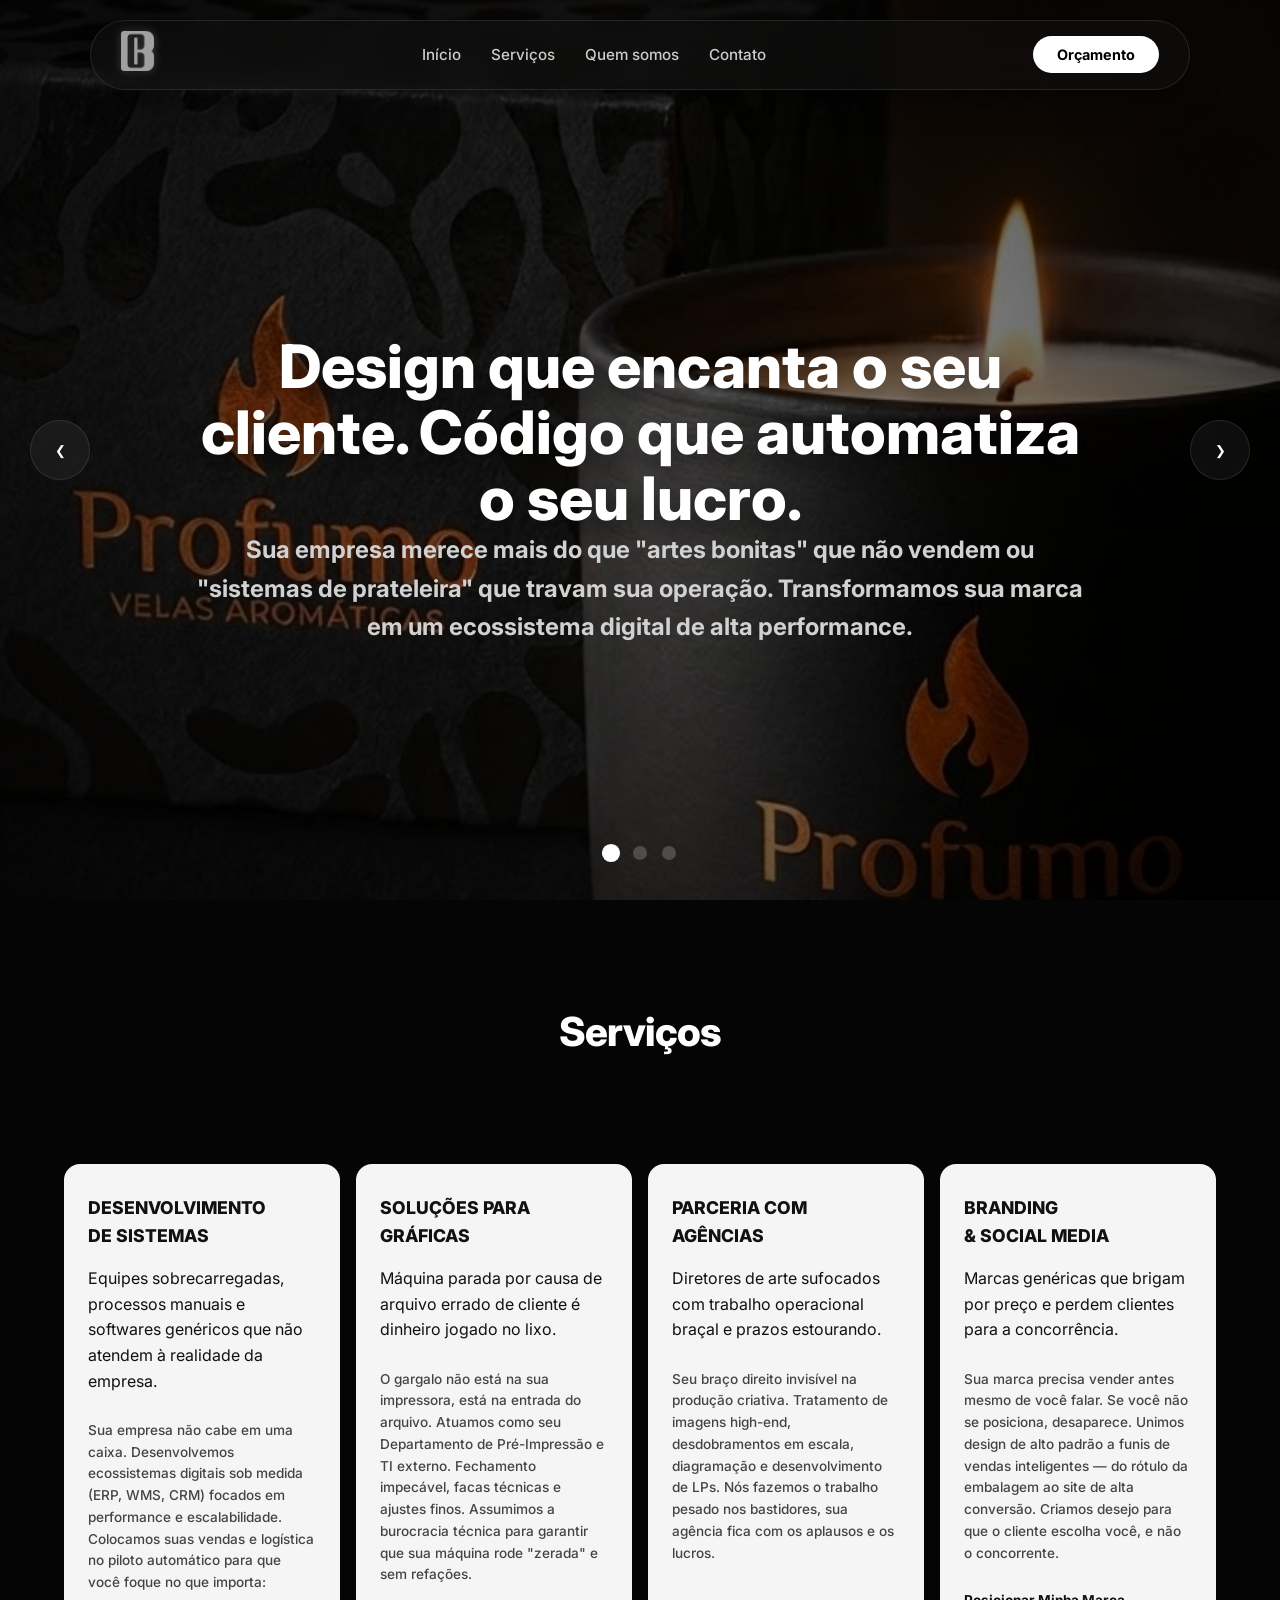
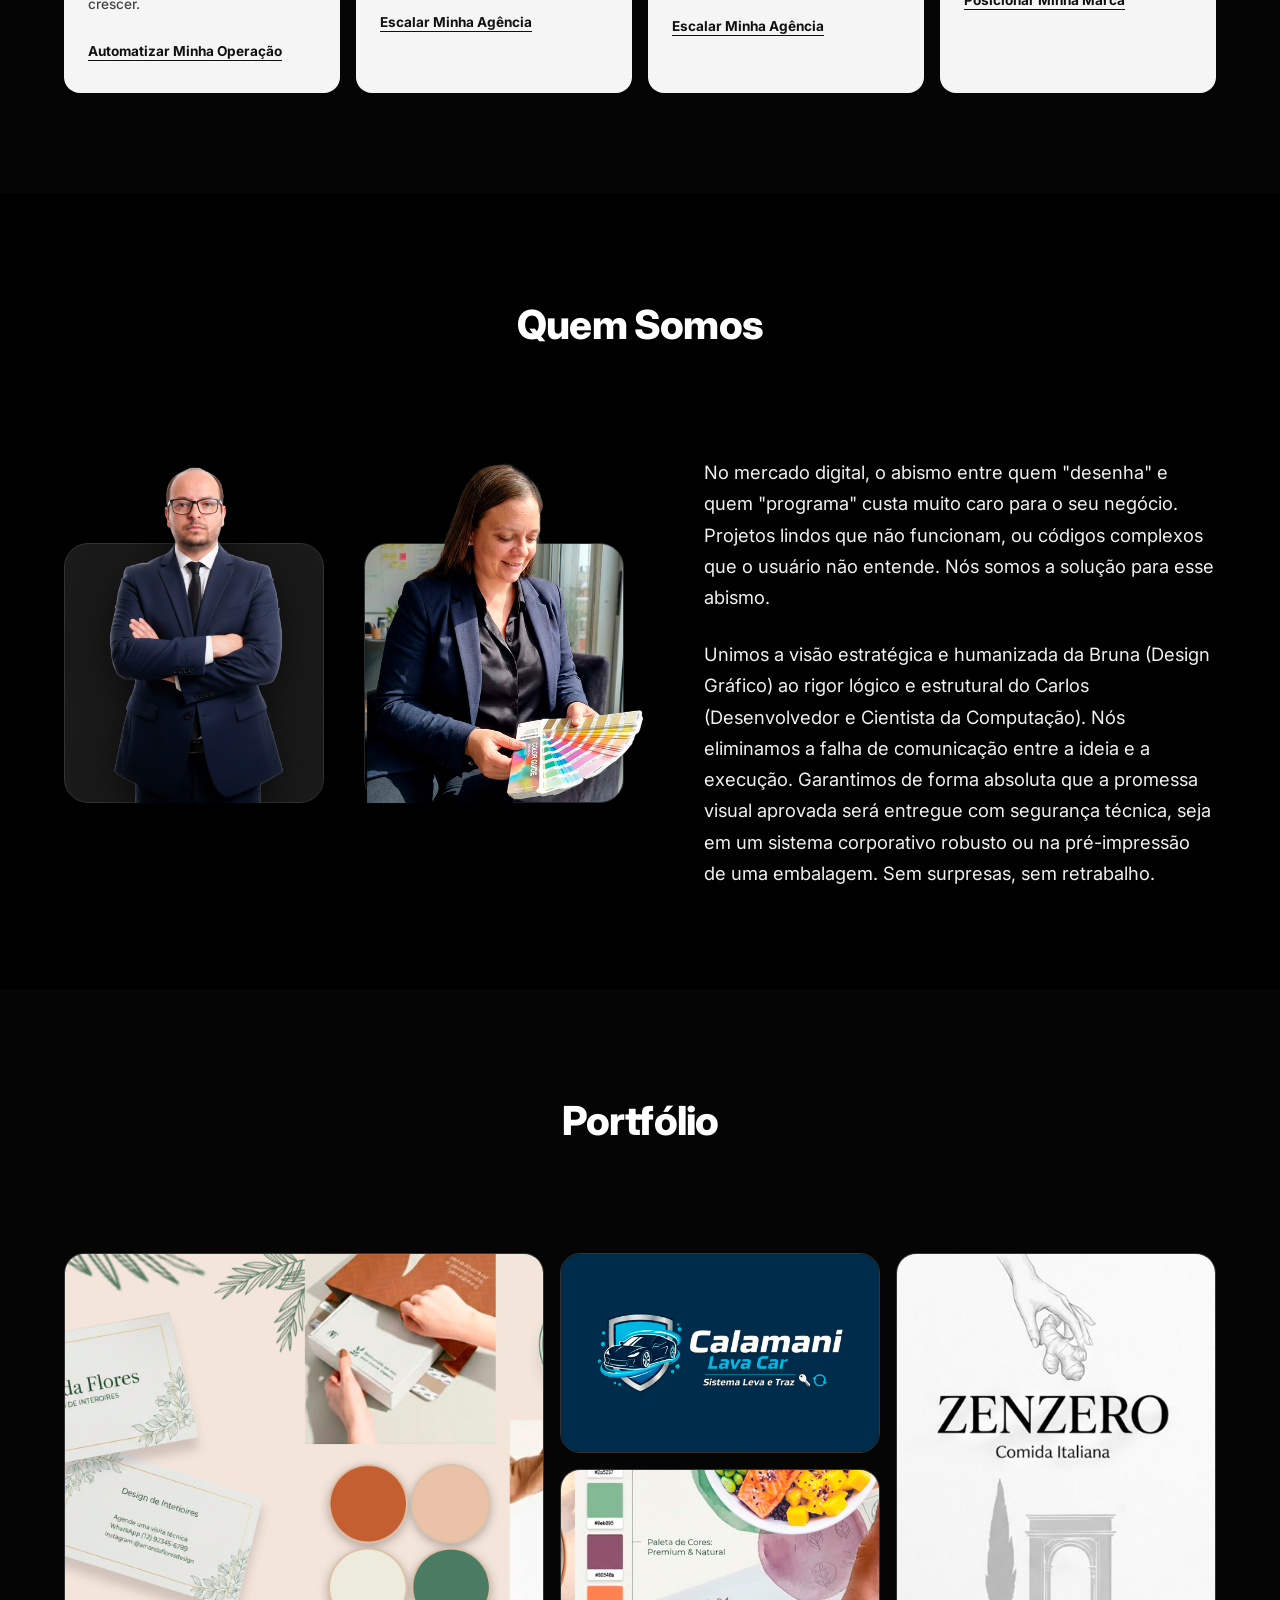
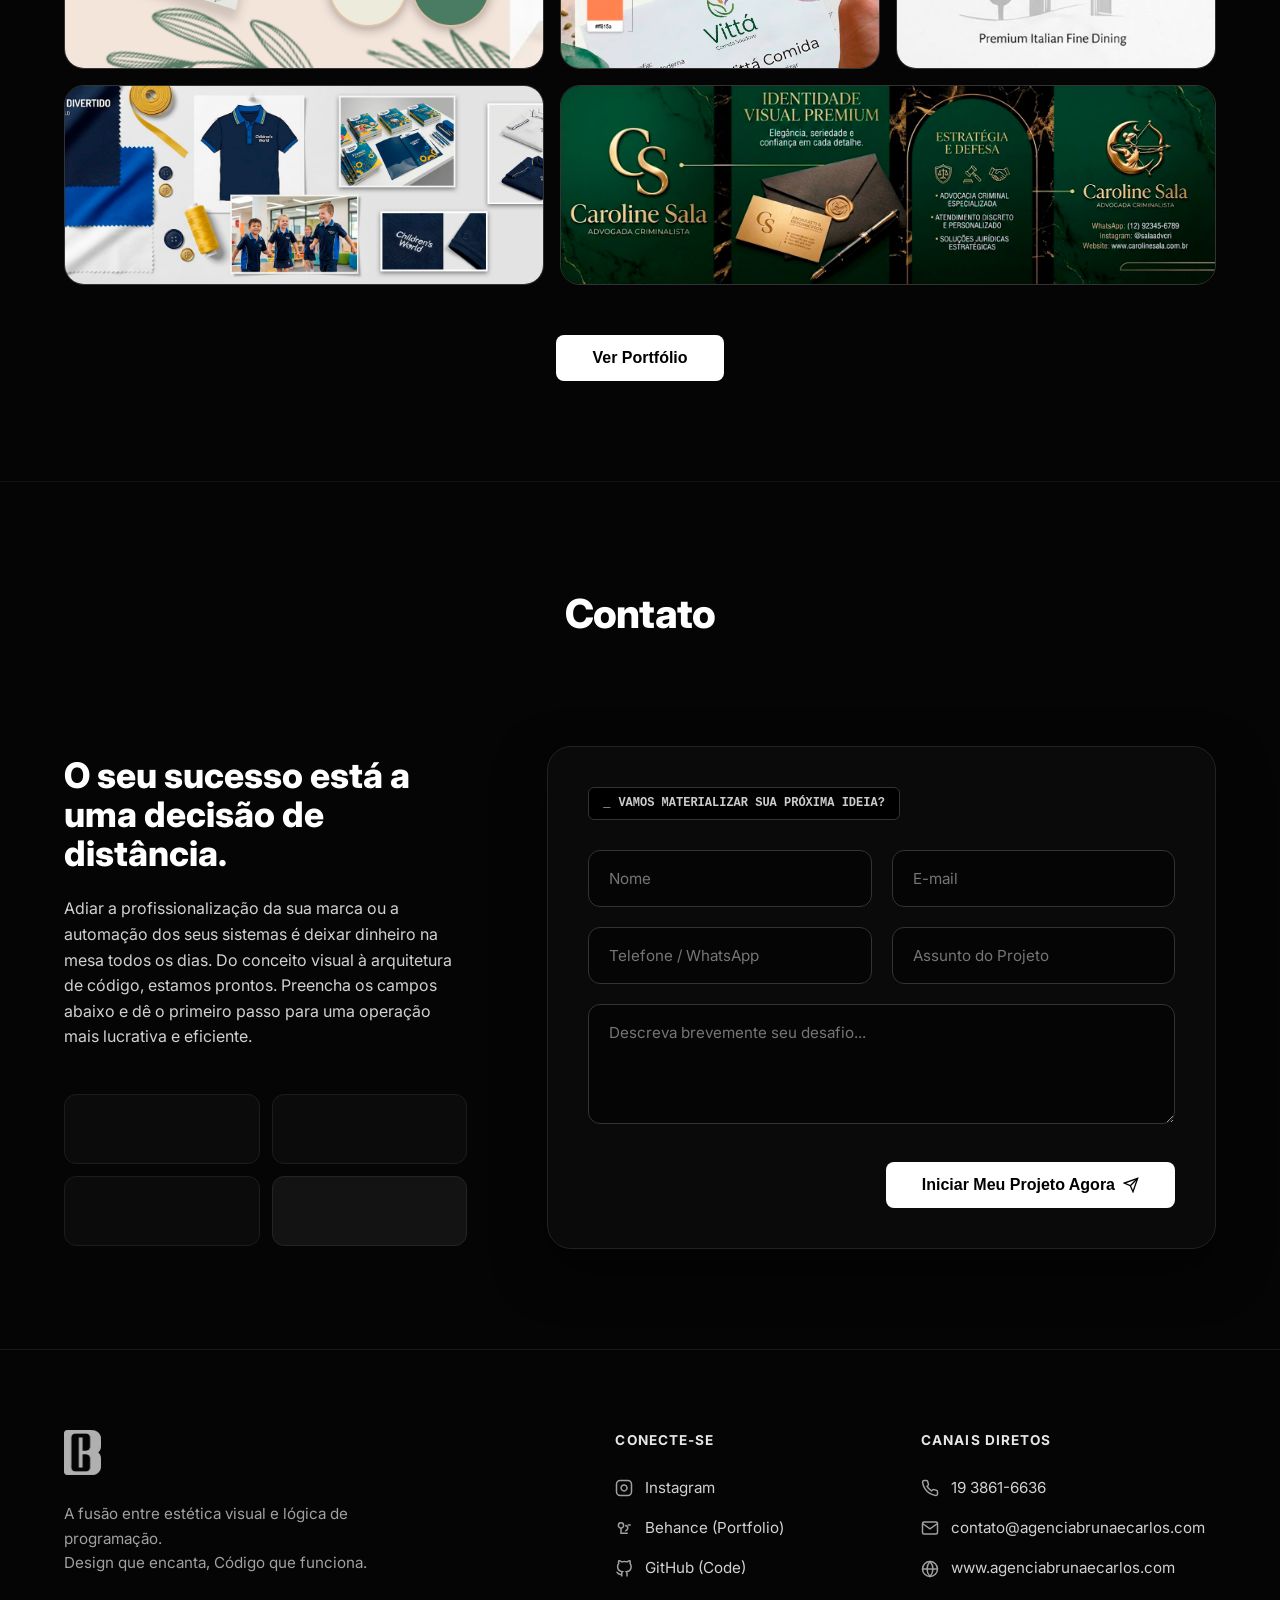
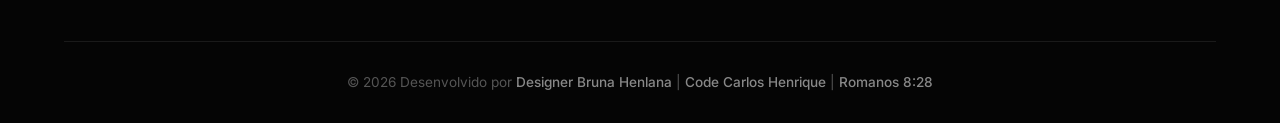
==== commit b4fc4643: "deploy" ====
--- a/index.html
+++ b/index.html
@@ -1,407 +1,687 @@
-<!DOCTYPE html>
+<!doctype html>
 <html lang="pt-BR">
-<head>
-    <meta charset="UTF-8">
-    <meta name="viewport" content="width=device-width, initial-scale=1.0">
-    <meta name="description" content="Bruna & Carlos - Design que funciona, Código que performa. Desenvolvimento Web e Design Gráfico.">
+  <head>
+    <meta charset="UTF-8" />
+    <meta name="viewport" content="width=device-width, initial-scale=1.0" />
+    <meta
+      name="description"
+      content="Bruna & Carlos - Design que funciona, Código que performa. Desenvolvimento Web e Design Gráfico."
+    />
     <title>Bruna & Carlos | Design & Dev</title>
 
-    <link rel="icon" href="BC/logo.png" type="image/png">
-
-    <link rel="preconnect" href="https://fonts.googleapis.com">
-    <link rel="preconnect" href="https://fonts.gstatic.com" crossorigin>
-    <link href="https://fonts.googleapis.com/css2?family=Inter:wght@400;500;700;800&display=swap" rel="stylesheet">
-
-    <link rel="stylesheet" href="style.css">
-</head>
-<body>
-
+    <link rel="icon" href="BC/logo.png" type="image/png" />
+
+    <link rel="preconnect" href="https://fonts.googleapis.com" />
+    <link rel="preconnect" href="https://fonts.gstatic.com" crossorigin />
+    <link
+      href="https://fonts.googleapis.com/css2?family=Inter:wght@400;500;700;800&display=swap"
+      rel="stylesheet"
+    />
+
+    <link rel="stylesheet" href="style.css" />
+  </head>
+  <body>
     <header class="site-header">
-        <div class="glass-nav-container">
-            <a href="#inicio" class="logo-link" aria-label="Ir para o início">
-                <img src="BC/logo.png" alt="Bruna & Carlos Logo" class="brand-logo">
+      <div class="glass-nav-container">
+        <a href="#inicio" class="logo-link" aria-label="Ir para o início">
+          <img src="BC/logo.png" alt="Bruna & Carlos Logo" class="brand-logo" />
+        </a>
+
+        <nav class="desktop-nav" aria-label="Menu principal">
+          <ul>
+            <li><a href="#inicio" class="nav-link">Início</a></li>
+            <li><a href="#servicos" class="nav-link">Serviços</a></li>
+            <li><a href="#quem-somos" class="nav-link">Quem somos</a></li>
+            <li><a href="#contato" class="nav-link">Contato</a></li>
+          </ul>
+        </nav>
+
+        <div class="header-cta">
+          <a href="#contato" class="btn-glow">Orçamento</a>
+        </div>
+
+        <button
+          class="mobile-toggle"
+          aria-label="Abrir menu"
+          aria-expanded="false"
+          aria-controls="mobile-menu"
+        >
+          <span class="bar"></span>
+          <span class="bar"></span>
+          <span class="bar"></span>
+        </button>
+      </div>
+
+      <div
+        id="mobile-menu"
+        class="mobile-menu-overlay"
+        role="dialog"
+        aria-modal="true"
+        aria-label="Menu mobile"
+      >
+        <nav class="mobile-nav-links" aria-label="Menu mobile">
+          <a href="#inicio">Início</a>
+          <a href="#servicos">Serviços</a>
+          <a href="#quem-somos">Quem somos</a>
+          <a href="#contato">Contato</a>
+        </nav>
+      </div>
+    </header>
+
+    <main>
+      <section id="inicio" class="hero-section">
+        <div class="hero-slider">
+          <div
+            class="slide active"
+            style="
+              background-image: url(&quot;imagens/banner/banner1.jpg&quot;);
+            "
+          ></div>
+          <div
+            class="slide"
+            style="
+              background-image: url(&quot;imagens/banner/banner2.jpg&quot;);
+            "
+          ></div>
+          <div
+            class="slide"
+            style="
+              background-image: url(&quot;imagens/banner/banner3.jpg&quot;);
+            "
+          ></div>
+
+          <div class="slider-overlay"></div>
+          <button class="slider-arrow prev-btn" aria-label="Anterior">
+            &#10094;
+          </button>
+          <button class="slider-arrow next-btn" aria-label="Próximo">
+            &#10095;
+          </button>
+          <div class="slider-dots" aria-label="Paginação do slider"></div>
+        </div>
+
+        <div class="container hero-content-overlay">
+          <h1>
+            Design que encanta o seu cliente. Código que automatiza o seu lucro.
+          </h1>
+          <h2>
+            Sua empresa merece mais do que "artes bonitas" que não vendem ou
+            "sistemas de prateleira" que travam sua operação. Transformamos sua
+            marca em um ecossistema digital de alta performance.
+          </h2>
+        </div>
+      </section>
+
+      <section id="servicos" class="services-section">
+        <div class="container">
+          <h2 class="section-title">Serviços</h2>
+
+          <div class="services-grid">
+            <div class="service-card">
+              <h3>Desenvolvimento<br />de Sistemas</h3>
+              Equipes sobrecarregadas, processos manuais e softwares genéricos
+              que não atendem à realidade da empresa.<br />
+              <br />
+              <p>
+                Sua empresa não cabe em uma caixa. Desenvolvemos ecossistemas
+                digitais sob medida (ERP, WMS, CRM) focados em performance e
+                escalabilidade. Colocamos suas vendas e logística no piloto
+                automático para que você foque no que importa: crescer.
+              </p>
+              <br /><a
+                href="desenvolvimento-sistemas/desenvolvimento-sistemas.html"
+                class="btn-link"
+                >Automatizar Minha Operação</a
+              >
+            </div>
+
+            <div class="service-card">
+              <h3>Soluções para<br />Gráficas</h3>
+              Máquina parada por causa de arquivo errado de cliente é dinheiro
+              jogado no lixo.<br />
+              <br />
+              <p>
+                O gargalo não está na sua impressora, está na entrada do
+                arquivo. Atuamos como seu Departamento de Pré-Impressão e TI
+                externo. Fechamento impecável, facas técnicas e ajustes finos.
+                Assumimos a burocracia técnica para garantir que sua máquina
+                rode "zerada" e sem refações.
+              </p>
+              <br /><a
+                href="solucoes-graficas/solucoes-graficas.html"
+                class="btn-link"
+                >Escalar Minha Agência</a
+              >
+            </div>
+
+            <div class="service-card">
+              <h3>Parceria com<br />Agências</h3>
+              Diretores de arte sufocados com trabalho operacional braçal e
+              prazos estourando.<br />
+              <br />
+              <p>
+                Seu braço direito invisível na produção criativa. Tratamento de
+                imagens high-end, desdobramentos em escala, diagramação e
+                desenvolvimento de LPs. Nós fazemos o trabalho pesado nos
+                bastidores, sua agência fica com os aplausos e os lucros.
+              </p>
+              <br /><br /><a
+                href="parceria-agencias/parceria-agencias.html"
+                class="btn-link"
+                >Escalar Minha Agência</a
+              >
+            </div>
+
+            <div class="service-card">
+              <h3>Branding<br />& Social Media</h3>
+              Marcas genéricas que brigam por preço e perdem clientes para a
+              concorrência.<br />
+              <br />
+              <p>
+                Sua marca precisa vender antes mesmo de você falar. Se você não
+                se posiciona, desaparece. Unimos design de alto padrão a funis
+                de vendas inteligentes — do rótulo da embalagem ao site de alta
+                conversão. Criamos desejo para que o cliente escolha você, e não
+                o concorrente.
+              </p>
+              <br /><a
+                href="branding-varejo/branding-varejo.html"
+                class="btn-link"
+                >Posicionar Minha Marca</a
+              >
+            </div>
+          </div>
+        </div>
+      </section>
+
+      <section id="quem-somos" class="about-section">
+        <div class="container">
+          <h2 class="section-title">Quem Somos</h2>
+
+          <div class="about-content">
+            <div class="about-images">
+              <div class="profile-popout-wrapper profile-carlos">
+                <div
+                  class="profile-bg"
+                  style="
+                    background-image: url(&quot;imagens/prefil/carlos_bg.png&quot;);
+                  "
+                ></div>
+                <img
+                  src="imagens/prefil/carlos.png"
+                  alt="Carlos"
+                  class="profile-person"
+                />
+              </div>
+
+              <div class="profile-popout-wrapper profile-bruna">
+                <div
+                  class="profile-bg"
+                  style="
+                    background-image: url(&quot;imagens/prefil/bruna_bg.png&quot;);
+                  "
+                ></div>
+                <img
+                  src="imagens/prefil/bruna.png"
+                  alt="Bruna"
+                  class="profile-person"
+                />
+              </div>
+            </div>
+
+            <div class="about-text">
+              <p>
+                No mercado digital, o abismo entre quem "desenha" e quem
+                "programa" custa muito caro para o seu negócio. Projetos lindos
+                que não funcionam, ou códigos complexos que o usuário não
+                entende. Nós somos a solução para esse abismo.
+              </p>
+              <br />
+              <p>
+                Unimos a visão estratégica e humanizada da Bruna (Design
+                Gráfico) ao rigor lógico e estrutural do Carlos (Desenvolvedor e
+                Cientista da Computação). Nós eliminamos a falha de comunicação
+                entre a ideia e a execução. Garantimos de forma absoluta que a
+                promessa visual aprovada será entregue com segurança técnica,
+                seja em um sistema corporativo robusto ou na pré-impressão de
+                uma embalagem. Sem surpresas, sem retrabalho.
+              </p>
+            </div>
+          </div>
+        </div>
+      </section>
+
+      <section id="portfolio" class="portfolio-section">
+        <div class="container">
+          <h2 class="section-title">Portfólio</h2>
+
+          <div class="portfolio-grid">
+            <div class="portfolio-item item-large-square">
+              <img src="imagens/artes/Amanda/feed.png" alt="Arte Amanda" />
+            </div>
+            <div class="portfolio-item item-small-rect">
+              <img src="imagens/artes/Calamani/logo.png" alt="Arte Calamani" />
+            </div>
+            <div class="portfolio-item item-tall">
+              <img src="imagens/artes/Zenzero/logo.png" alt="Arte Carolina" />
+            </div>
+            <div class="portfolio-item item-mid-bottom">
+              <img src="imagens/artes/Vitta/Vitta_04.png" alt="Arte Elle" />
+            </div>
+            <div class="portfolio-item item-wide">
+              <img
+                src="imagens/artes/Escola_feed/Carrossel_2.png"
+                alt="Arte Escola"
+              />
+            </div>
+            <div class="portfolio-item item-large-bottom">
+              <img
+                src="imagens/artes/Carolina/Carolina.png"
+                alt="Logo Zenzero"
+              />
+            </div>
+          </div>
+
+          <div class="portfolio-cta-container">
+            <button id="open-portfolio-btn" class="btn-submit">
+              Ver Portfólio
+            </button>
+          </div>
+        </div>
+      </section>
+
+      <section id="contato" class="contact-section">
+        <div class="container">
+          <h2 class="section-title">Contato</h2>
+
+          <div class="contact-split">
+            <div class="contact-left-col">
+              <h3 class="contact-headline">
+                O seu sucesso está a uma decisão de distância.<br />
+              </h3>
+              <p class="contact-subtext">
+                Adiar a profissionalização da sua marca ou a automação dos seus
+                sistemas é deixar dinheiro na mesa todos os dias. Do conceito
+                visual à arquitetura de código, estamos prontos. Preencha os
+                campos abaixo e dê o primeiro passo para uma operação mais
+                lucrativa e eficiente.
+              </p>
+
+              <div class="portfolio-mini-grid">
+                <div class="mini-item"></div>
+                <div class="mini-item"></div>
+                <div class="mini-item"></div>
+                <div class="mini-item highlight"></div>
+              </div>
+            </div>
+
+            <div class="contact-right-col">
+              <div class="form-header">
+                <div class="role-badge dev-badge">
+                  <span class="cursor">_</span> Vamos materializar sua próxima
+                  ideia?
+                </div>
+              </div>
+
+              <form
+                id="form-orcamento"
+                class="contact-form"
+                action="http://72.62.136.241:5678/webhook/form-site"
+                method="POST"
+              >
+                <div class="form-group-row">
+                  <div class="input-wrapper">
+                    <input
+                      type="text"
+                      id="lead-nome"
+                      name="nome"
+                      placeholder="Nome"
+                      required
+                      class="input-field"
+                    />
+                  </div>
+                  <div class="input-wrapper">
+                    <input
+                      type="email"
+                      id="lead-email"
+                      name="email"
+                      placeholder="E-mail"
+                      required
+                      class="input-field"
+                    />
+                  </div>
+                </div>
+
+                <div class="form-group-row">
+                  <div class="input-wrapper">
+                    <input
+                      type="tel"
+                      id="lead-telefone"
+                      name="telefone"
+                      placeholder="Telefone / WhatsApp"
+                      class="input-field"
+                    />
+                  </div>
+                  <div class="input-wrapper">
+                    <input
+                      type="text"
+                      id="lead-assunto"
+                      name="assunto"
+                      placeholder="Assunto do Projeto"
+                      class="input-field"
+                    />
+                  </div>
+                </div>
+
+                <div class="input-wrapper full-width">
+                  <textarea
+                    id="lead-mensagem"
+                    name="mensagem"
+                    placeholder="Descreva brevemente seu desafio..."
+                    rows="4"
+                    class="input-field"
+                  ></textarea>
+                </div>
+
+                <div class="form-footer">
+                  <button type="submit" class="btn-submit">
+                    Iniciar Meu Projeto Agora
+                    <svg
+                      style="margin-left: 8px; width: 16px"
+                      viewBox="0 0 24 24"
+                      fill="none"
+                      stroke="currentColor"
+                      stroke-width="2"
+                    >
+                      <line x1="22" y1="2" x2="11" y2="13"></line>
+                      <polygon points="22 2 15 22 11 13 2 9 22 2"></polygon>
+                    </svg>
+                  </button>
+                </div>
+              </form>
+            </div>
+          </div>
+        </div>
+      </section>
+    </main>
+
+    <footer class="site-footer">
+      <div class="container">
+        <div class="footer-grid">
+          <div class="footer-col brand-col">
+            <a href="#inicio" class="footer-logo-link">
+              <img
+                src="BC/logo.png"
+                alt="Bruna & Carlos"
+                class="footer-logo-img"
+              />
             </a>
-
-            <nav class="desktop-nav" aria-label="Menu principal">
-                <ul>
-                    <li><a href="#inicio" class="nav-link">Início</a></li>
-                    <li><a href="#servicos" class="nav-link">Serviços</a></li>
-                    <li><a href="#quem-somos" class="nav-link">Quem somos</a></li>
-                    <li><a href="#contato" class="nav-link">Contato</a></li>
-                </ul>
-            </nav>
-
-            <div class="header-cta">
-                <a href="#contato" class="btn-glow">Orçamento</a>
-            </div>
-
-            <button class="mobile-toggle" aria-label="Abrir menu" aria-expanded="false" aria-controls="mobile-menu">
-                <span class="bar"></span>
-                <span class="bar"></span>
-                <span class="bar"></span>
-            </button>
-        </div>
-
-        <div id="mobile-menu" class="mobile-menu-overlay" role="dialog" aria-modal="true" aria-label="Menu mobile">
-            <nav class="mobile-nav-links" aria-label="Menu mobile">
-                <a href="#inicio">Início</a>
-                <a href="#servicos">Serviços</a>
-                <a href="#quem-somos">Quem somos</a>
-                <a href="#contato">Contato</a>
-            </nav>
-        </div>
-    </header>
-
-    <main>
-        <section id="inicio" class="hero-section">
-            <div class="hero-slider">
-                <div class="slide active" style="background-image: url('imagens/banner/banner1.jpg');"></div>
-                <div class="slide" style="background-image: url('imagens/banner/banner2.jpg');"></div>
-                <div class="slide" style="background-image: url('imagens/banner/banner3.jpg');"></div>
-
-                <div class="slider-overlay"></div>
-                <button class="slider-arrow prev-btn" aria-label="Anterior">&#10094;</button>
-                <button class="slider-arrow next-btn" aria-label="Próximo">&#10095;</button>
-                <div class="slider-dots" aria-label="Paginação do slider"></div>
-            </div>
-
-            <div class="container hero-content-overlay">
-                <h1>Design que encanta o seu cliente. Código que automatiza 
-                    o seu lucro.</h1>
-                <h2>Sua empresa merece mais do que "artes bonitas" que não
-                     vendem ou "sistemas de prateleira" que travam sua 
-                     operação. Transformamos sua marca em um ecossistema
-                      digital de alta performance.</h2>
-            </div>
-        </section>
-
-        <section id="servicos" class="services-section">
-            <div class="container">
-                <h2 class="section-title">Serviços</h2>
-
-                <div class="services-grid">
-                    <div class="service-card">
-                        <h3>Desenvolvimento<br>de Sistemas</h3>
-                        Equipes sobrecarregadas, processos manuais e softwares genéricos que não atendem à realidade da empresa.<br>
-                        <br><p>Sua empresa não cabe em uma caixa. Desenvolvemos ecossistemas digitais sob medida (ERP, WMS, CRM) focados em performance e escalabilidade. Colocamos suas vendas e logística no piloto automático para que você foque no que importa: crescer.</p>
-                        <br><a href="desenvolvimento-sistemas/desenvolvimento-sistemas.html" class="btn-link">Automatizar Minha Operação</a>
-                    </div>
-
-                    <div class="service-card">
-                        <h3>Soluções para<br>Gráficas</h3>
-                        Máquina parada por causa de arquivo errado de cliente é dinheiro jogado no lixo.<br>
-                        <br><p>O gargalo não está na sua impressora, está na entrada do arquivo. Atuamos como seu Departamento de Pré-Impressão e TI externo. Fechamento impecável, facas técnicas e ajustes finos. Assumimos a burocracia técnica para garantir que sua máquina rode "zerada" e sem refações.</p>
-                        <br><a href="solucoes-graficas/solucoes-graficas.html" class="btn-link">Escalar Minha Agência</a>
-                    </div>
-
-                    <div class="service-card">
-                        <h3>Parceria com<br>Agências</h3>
-                        Diretores de arte sufocados com trabalho operacional braçal e prazos estourando.<br>
-                        <br><p>Seu braço direito invisível na produção criativa. Tratamento de imagens high-end, desdobramentos em escala, diagramação e desenvolvimento de LPs. Nós fazemos o trabalho pesado nos bastidores, sua agência fica com os aplausos e os lucros.</p>
-                        <br><br><a href="parceria-agencias/parceria-agencias.html" class="btn-link">Escalar Minha Agência</a>
-                    </div>
-
-                    <div class="service-card">
-                        <h3>Branding<br>& Social Media</h3>
-                        Marcas genéricas que brigam por preço e perdem clientes para a concorrência.<br>
-                        <br><p>Sua marca precisa vender antes mesmo de você falar. Se você não se posiciona, desaparece. Unimos design de alto padrão a funis de vendas inteligentes — do rótulo da embalagem ao site de alta conversão. Criamos desejo para que o cliente escolha você, e não o concorrente.</p>
-                        <br><a href="branding-varejo/branding-varejo.html" class="btn-link">Posicionar Minha Marca</a>
-                    </div>
-                </div>
-            </div>
-        </section>
-
-        <section id="quem-somos" class="about-section">
-            <div class="container">
-                <h2 class="section-title">Quem Somos</h2>
-
-                <div class="about-content">
-                    
-                    <div class="about-images">
-                        <div class="profile-popout-wrapper profile-carlos">
-                            <div class="profile-bg" style="background-image: url('imagens/prefil/carlos_bg.png');"></div>
-                            <img src="imagens/prefil/carlos.png" alt="Carlos" class="profile-person">
-                        </div>
-
-                        <div class="profile-popout-wrapper profile-bruna">
-                            <div class="profile-bg" style="background-image: url('imagens/prefil/bruna_bg.png');"></div>
-                            <img src="imagens/prefil/bruna.png" alt="Bruna" class="profile-person">
-                        </div>
-                    </div>
-
-                    <div class="about-text">
-                        <p>No mercado digital, o abismo entre quem "desenha" e quem "programa" custa muito caro para o seu negócio. Projetos lindos que não funcionam, ou códigos complexos que o usuário não entende. Nós somos a solução para esse abismo.</p>
-                        <br><p>Unimos a visão estratégica e humanizada da Bruna (Design Gráfico) ao rigor lógico e estrutural do Carlos (Desenvolvedor e Cientista da Computação). Nós eliminamos a falha de comunicação entre a ideia e a execução. Garantimos de forma absoluta que a promessa visual aprovada será entregue com segurança técnica, seja em um sistema corporativo robusto ou na pré-impressão de uma embalagem. Sem surpresas, sem retrabalho.</p>
-                    </div>
-                </div>
-            </div>
-        </section>
-
-        <section id="portfolio" class="portfolio-section">
-            <div class="container">
-                <h2 class="section-title">Portfólio</h2>
-
-                <div class="portfolio-grid">
-                    <div class="portfolio-item item-large-square">
-                        <img src="imagens/artes/Amanda/feed.png" alt="Arte Amanda">
-                    </div>
-                    <div class="portfolio-item item-small-rect">
-                        <img src="imagens/artes/Calamani/logo.png" alt="Arte Calamani">
-                    </div>
-                    <div class="portfolio-item item-tall">
-                        <img src="imagens/artes/Zenzero/logo.png" alt="Arte Carolina">
-                    </div>
-                    <div class="portfolio-item item-mid-bottom">
-                        <img src="imagens/artes/Vitta/Vitta_04.png" alt="Arte Elle">
-                    </div>
-                    <div class="portfolio-item item-wide">
-                        <img src="imagens/artes/Escola_feed/Carrossel_2.png" alt="Arte Escola">
-                    </div>
-                    <div class="portfolio-item item-large-bottom">
-                        <img src="imagens/artes/Carolina/Carolina.png" alt="Logo Zenzero">
-                    </div>
-                </div>
-
-                <div class="portfolio-cta-container">
-                    <button id="open-portfolio-btn" class="btn-submit">Ver Portfólio</button>
-                </div>
-            </div>
-        </section>
-
-        <section id="contato" class="contact-section">
-            <div class="container">
-                
-                <h2 class="section-title">Contato</h2>
-                
-                <div class="contact-split">
-                    
-                    <div class="contact-left-col">
-                        <h3 class="contact-headline">O seu sucesso está a uma decisão de distância.<br></h3>
-                        <p class="contact-subtext">
-                            Adiar a profissionalização da sua marca ou a automação dos seus sistemas é deixar dinheiro na mesa todos os dias. Do conceito visual à arquitetura de código, estamos prontos. Preencha os campos abaixo e dê o primeiro passo para uma operação mais lucrativa e eficiente.
-                        </p>
-
-                        <div class="portfolio-mini-grid">
-                            <div class="mini-item"></div>
-                            <div class="mini-item"></div>
-                            <div class="mini-item"></div>
-                            <div class="mini-item highlight"></div>
-                        </div>
-                    </div>
-
-                    <div class="contact-right-col">
-                        <div class="form-header">
-                            <div class="role-badge dev-badge">
-                                <span class="cursor">_</span> Vamos materializar sua próxima ideia?
-                            </div>
-                        </div>
-
-                        <form class="contact-form" action="#" method="POST">
-                            <div class="form-group-row">
-                                <div class="input-wrapper">
-                                    <input type="text" name="nome" placeholder="Nome" required class="input-field">
-                                </div>
-                                <div class="input-wrapper">
-                                    <input type="email" name="email" placeholder="E-mail" required class="input-field">
-                                </div>
-                            </div>
-                            
-                            <div class="form-group-row">
-                                <div class="input-wrapper">
-                                    <input type="tel" name="telefone" placeholder="Telefone / WhatsApp" class="input-field">
-                                </div>
-                                <div class="input-wrapper">
-                                    <input type="text" name="assunto" placeholder="Assunto do Projeto" class="input-field">
-                                </div>
-                            </div>
-
-                            <div class="input-wrapper full-width">
-                                <textarea name="mensagem" placeholder="Descreva brevemente seu desafio..." rows="4" class="input-field"></textarea>
-                            </div>
-
-                            <div class="form-footer">
-                                <button type="submit" class="btn-submit">
-                                    Iniciar Meu Projeto Agora 
-                                    <svg style="margin-left:8px; width:16px;" viewBox="0 0 24 24" fill="none" stroke="currentColor" stroke-width="2"><line x1="22" y1="2" x2="11" y2="13"></line><polygon points="22 2 15 22 11 13 2 9 22 2"></polygon></svg>
-                                </button>
-                            </div>
-                        </form>
-                    </div>
-
-                </div>
-            </div>
-        </section>
-        
-    </main>
-
-    <footer class="site-footer">
-    <div class="container">
-        
-        <div class="footer-grid">
-            
-            <div class="footer-col brand-col">
-                <a href="#inicio" class="footer-logo-link">
-                    <img src="BC/logo.png" alt="Bruna & Carlos" class="footer-logo-img">
+            <p class="footer-tagline">
+              A fusão entre estética visual e lógica de programação.<br />
+              Design que encanta, Código que funciona.
+            </p>
+          </div>
+
+          <div class="footer-col links-col">
+            <h4 class="footer-heading">Conecte-se</h4>
+            <ul class="footer-nav">
+              <li>
+                <a href="#" target="_blank" rel="noopener">
+                  <svg
+                    class="footer-icon"
+                    viewBox="0 0 24 24"
+                    fill="none"
+                    stroke="currentColor"
+                    stroke-width="2"
+                  >
+                    <rect
+                      x="2"
+                      y="2"
+                      width="20"
+                      height="20"
+                      rx="5"
+                      ry="5"
+                    ></rect>
+                    <path
+                      d="M16 11.37A4 4 0 1 1 12.63 8 4 4 0 0 1 16 11.37z"
+                    ></path>
+                    <line x1="17.5" y1="6.5" x2="17.51" y2="6.5"></line>
+                  </svg>
+                  <span>Instagram</span>
                 </a>
-                <p class="footer-tagline">
-                    A fusão entre estética visual e lógica de programação.<br>
-                    Design que encanta, Código que funciona.
-                </p>
-            </div>
-
-            <div class="footer-col links-col">
-                <h4 class="footer-heading">Conecte-se</h4>
-                <ul class="footer-nav">
-                    <li>
-                        <a href="#" target="_blank" rel="noopener">
-                            <svg class="footer-icon" viewBox="0 0 24 24" fill="none" stroke="currentColor" stroke-width="2"><rect x="2" y="2" width="20" height="20" rx="5" ry="5"></rect><path d="M16 11.37A4 4 0 1 1 12.63 8 4 4 0 0 1 16 11.37z"></path><line x1="17.5" y1="6.5" x2="17.51" y2="6.5"></line></svg>
-                            <span>Instagram</span>
-                        </a>
-                    </li>
-                    <li>
-                        <a href="#" target="_blank" rel="noopener">
-                            <svg class="footer-icon" viewBox="0 0 24 24" fill="none" stroke="currentColor" stroke-width="2"><path d="M21 8h-4"></path><path d="M8 12a3.5 3.5 0 0 0 0-7 3.5 3.5 0 0 0 0 7Z"></path><path d="M13.5 15.5A3.5 3.5 0 0 0 17 12a3.5 3.5 0 0 0-3.5-3.5"></path><path d="M8 12v7h9"></path></svg>
-                            <span>Behance (Portfolio)</span>
-                        </a>
-                    </li>
-                    <li>
-                        <a href="https://github.com/carloshenriquedevcombr" target="_blank" rel="noopener">
-                            <svg class="footer-icon" viewBox="0 0 24 24" fill="none" stroke="currentColor" stroke-width="2"><path d="M9 19c-5 1.5-5-2.5-7-3m14 6v-3.87a3.37 3.37 0 0 0-.94-2.61c3.14-.35 6.44-1.54 6.44-7A5.44 5.44 0 0 0 20 4.77 5.07 5.07 0 0 0 19.91 1S18.73.65 16 2.48a13.38 13.38 0 0 0-7 0C6.27.65 5.09 1 5.09 1A5.07 5.07 0 0 0 5 4.77a5.44 5.44 0 0 0-1.5 3.78c0 5.42 3.3 6.61 6.44 7A3.37 3.37 0 0 0 9 18.13V22"></path></svg>
-                            <span>GitHub (Code)</span>
-                        </a>
-                    </li>
-                </ul>
-            </div>
-
-            <div class="footer-col contact-col">
-                <h4 class="footer-heading">Canais Diretos</h4>
-                <ul class="footer-nav">
-                    <li>
-                        <a href="https://wa.me/551938616636" target="_blank">
-                            <svg class="footer-icon" viewBox="0 0 24 24" fill="none" stroke="currentColor" stroke-width="2"><path d="M22 16.92v3a2 2 0 0 1-2.18 2 19.79 19.79 0 0 1-8.63-3.07 19.5 19.5 0 0 1-6-6 19.79 19.79 0 0 1-3.07-8.67A2 2 0 0 1 4.11 2h3a2 2 0 0 1 2 1.72 12.84 12.84 0 0 0 .7 2.81 2 2 0 0 1-.45 2.11L8.09 9.91a16 16 0 0 0 6 6l1.27-1.27a2 2 0 0 1 2.11-.45 12.84 12.84 0 0 0 2.81.7A2 2 0 0 1 22 16.92z"></path></svg>
-                            <span>19 3861-6636</span>
-                        </a>
-                    </li>
-                    <li>
-                        <a href="mailto:contato@agenciabrunaecarlos.com">
-                            <svg class="footer-icon" viewBox="0 0 24 24" fill="none" stroke="currentColor" stroke-width="2"><path d="M4 4h16c1.1 0 2 .9 2 2v12c0 1.1-.9 2-2 2H4c-1.1 0-2-.9-2-2V6c0-1.1.9-2 2-2z"></path><polyline points="22,6 12,13 2,6"></polyline></svg>
-                            <span>contato@agenciabrunaecarlos.com</span>
-                        </a>
-                    </li>
-                    <li class="location-item">
-                        <svg class="footer-icon" viewBox="0 0 24 24" fill="none" stroke="currentColor" stroke-width="2"><circle cx="12" cy="12" r="10"></circle><line x1="2" y1="12" x2="22" y2="12"></line><path d="M12 2a15.3 15.3 0 0 1 4 10 15.3 15.3 0 0 1-4 10 15.3 15.3 0 0 1-4-10 15.3 15.3 0 0 1 4-10z"></path></svg>
-                        <span>www.agenciabrunaecarlos.com</span>
-                    </li>
-                </ul>
-            </div>
-
+              </li>
+              <li>
+                <a href="#" target="_blank" rel="noopener">
+                  <svg
+                    class="footer-icon"
+                    viewBox="0 0 24 24"
+                    fill="none"
+                    stroke="currentColor"
+                    stroke-width="2"
+                  >
+                    <path d="M21 8h-4"></path>
+                    <path d="M8 12a3.5 3.5 0 0 0 0-7 3.5 3.5 0 0 0 0 7Z"></path>
+                    <path
+                      d="M13.5 15.5A3.5 3.5 0 0 0 17 12a3.5 3.5 0 0 0-3.5-3.5"
+                    ></path>
+                    <path d="M8 12v7h9"></path>
+                  </svg>
+                  <span>Behance (Portfolio)</span>
+                </a>
+              </li>
+              <li>
+                <a
+                  href="https://github.com/carloshenriquedevcombr"
+                  target="_blank"
+                  rel="noopener"
+                >
+                  <svg
+                    class="footer-icon"
+                    viewBox="0 0 24 24"
+                    fill="none"
+                    stroke="currentColor"
+                    stroke-width="2"
+                  >
+                    <path
+                      d="M9 19c-5 1.5-5-2.5-7-3m14 6v-3.87a3.37 3.37 0 0 0-.94-2.61c3.14-.35 6.44-1.54 6.44-7A5.44 5.44 0 0 0 20 4.77 5.07 5.07 0 0 0 19.91 1S18.73.65 16 2.48a13.38 13.38 0 0 0-7 0C6.27.65 5.09 1 5.09 1A5.07 5.07 0 0 0 5 4.77a5.44 5.44 0 0 0-1.5 3.78c0 5.42 3.3 6.61 6.44 7A3.37 3.37 0 0 0 9 18.13V22"
+                    ></path>
+                  </svg>
+                  <span>GitHub (Code)</span>
+                </a>
+              </li>
+            </ul>
+          </div>
+
+          <div class="footer-col contact-col">
+            <h4 class="footer-heading">Canais Diretos</h4>
+            <ul class="footer-nav">
+              <li>
+                <a
+                  id="btn-track-wpp"
+                  href="https://wa.me/551938616636?text=Ol%C3%A1%21%20Vim%20pelo%20site%20da%20Ag%C3%AAncia%20e%20gostaria%20de%20falar%20sobre%20um%20projeto."
+                  target="_blank"
+                >
+                  <svg
+                    class="footer-icon"
+                    viewBox="0 0 24 24"
+                    fill="none"
+                    stroke="currentColor"
+                    stroke-width="2"
+                  >
+                    <path
+                      d="M22 16.92v3a2 2 0 0 1-2.18 2 19.79 19.79 0 0 1-8.63-3.07 19.5 19.5 0 0 1-6-6 19.79 19.79 0 0 1-3.07-8.67A2 2 0 0 1 4.11 2h3a2 2 0 0 1 2 1.72 12.84 12.84 0 0 0 .7 2.81 2 2 0 0 1-.45 2.11L8.09 9.91a16 16 0 0 0 6 6l1.27-1.27a2 2 0 0 1 2.11-.45 12.84 12.84 0 0 0 2.81.7A2 2 0 0 1 22 16.92z"
+                    ></path>
+                  </svg>
+                  <span>19 3861-6636</span>
+                </a>
+              </li>
+              <li>
+                <a
+                  id="btn-track-email"
+                  href="mailto:contato@agenciabrunaecarlos.com"
+                >
+                  <svg
+                    class="footer-icon"
+                    viewBox="0 0 24 24"
+                    fill="none"
+                    stroke="currentColor"
+                    stroke-width="2"
+                  >
+                    <path
+                      d="M4 4h16c1.1 0 2 .9 2 2v12c0 1.1-.9 2-2 2H4c-1.1 0-2-.9-2-2V6c0-1.1.9-2 2-2z"
+                    ></path>
+                    <polyline points="22,6 12,13 2,6"></polyline>
+                  </svg>
+                  <span>contato@agenciabrunaecarlos.com</span>
+                </a>
+              </li>
+              <li class="location-item">
+                <svg
+                  class="footer-icon"
+                  viewBox="0 0 24 24"
+                  fill="none"
+                  stroke="currentColor"
+                  stroke-width="2"
+                >
+                  <circle cx="12" cy="12" r="10"></circle>
+                  <line x1="2" y1="12" x2="22" y2="12"></line>
+                  <path
+                    d="M12 2a15.3 15.3 0 0 1 4 10 15.3 15.3 0 0 1-4 10 15.3 15.3 0 0 1-4-10 15.3 15.3 0 0 1 4-10z"
+                  ></path>
+                </svg>
+                <span>www.agenciabrunaecarlos.com</span>
+              </li>
+            </ul>
+          </div>
         </div>
 
         <div class="footer-bottom">
-            <p>© 2026 Desenvolvido por <span class="highlight-role">Designer Bruna Henlana</span> | <span class="highlight-role">Code Carlos Henrique</span></p>
-        </div>
-
+          <p>
+            © 2026 Desenvolvido por
+            <span class="highlight-role">Designer Bruna Henlana</span> |
+            <span class="highlight-role">Code Carlos Henrique</span> |
+            <span class="highlight-role">Romanos 8:28</span>
+          </p>
+        </div>
+      </div>
+    </footer>
+
+    <div id="portfolio-modal" class="modal-overlay">
+      <div class="modal-content">
+        <button
+          id="close-portfolio-btn"
+          class="modal-close-btn"
+          aria-label="Fechar galeria"
+        >
+          &times;
+        </button>
+
+        <div class="modal-header">
+          <h3>Nossos Trabalhos</h3>
+          <p>Confira uma seleção dos nossos projetos recentes.</p>
+        </div>
+
+        <div class="modal-gallery">
+          <div class="gallery-item">
+            <img src="imagens/artes/Amanda/Amanda_01.png" alt="Arte Amanda" />
+          </div>
+          <div class="gallery-item">
+            <img src="imagens/artes/Amanda/Amanda_02.png" alt="Arte Amanda" />
+          </div>
+          <div class="gallery-item">
+            <img src="imagens/artes/Amanda/feed.png" alt="Arte Amanda" />
+          </div>
+          <div class="gallery-item">
+            <img src="imagens/artes/Amanda/logo amanda.png" alt="Arte Amanda" />
+          </div>
+          <div class="gallery-item">
+            <img
+              src="imagens/artes/Calamani/feed carro.png"
+              alt="Arte Calamani"
+            />
+          </div>
+          <div class="gallery-item">
+            <img src="imagens/artes/Calamani/logo.png" alt="Arte Calamani" />
+          </div>
+          <div class="gallery-item">
+            <img src="imagens/artes/Calamani/post.png" alt="Arte Calamani" />
+          </div>
+          <div class="gallery-item">
+            <img
+              src="imagens/artes/Carolina/Carolina.png"
+              alt="Arte Carolina"
+            />
+          </div>
+          <div class="gallery-item">
+            <img src="imagens/artes/Elle/feed.png" alt="Arte Elle" />
+          </div>
+          <div class="gallery-item">
+            <img
+              src="imagens/artes/Escola_feed/Carrossel_1.png"
+              alt="Arte Escola"
+            />
+          </div>
+          <div class="gallery-item">
+            <img
+              src="imagens/artes/Escola_feed/Carrossel_2.png"
+              alt="Arte Escola"
+            />
+          </div>
+          <div class="gallery-item">
+            <img
+              src="imagens/artes/Escola_feed/feed_02.png"
+              alt="Arte Escola"
+            />
+          </div>
+          <div class="gallery-item">
+            <img src="imagens/artes/Hora do Drink/feed.png" alt="Arte Drink" />
+          </div>
+          <div class="gallery-item">
+            <img src="imagens/artes/Profumo/Carrossel.png" alt="Arte Profumo" />
+          </div>
+          <div class="gallery-item">
+            <img
+              src="imagens/artes/Profumo/corte_carrossel 1.png"
+              alt="Arte Profumo"
+            />
+          </div>
+          <div class="gallery-item">
+            <img src="imagens/artes/Profumo/logo.png" alt="Arte Profumo" />
+          </div>
+          <div class="gallery-item">
+            <img
+              src="imagens/artes/Refresh Sucos/Carrossel.png"
+              alt="Arte Sucos"
+            />
+          </div>
+          <div class="gallery-item">
+            <img src="imagens/artes/Refresh Sucos/logo.png" alt="Arte Sucos" />
+          </div>
+          <div class="gallery-item">
+            <img src="imagens/artes/Refresh Sucos/Post.png" alt="Arte Sucos" />
+          </div>
+          <div class="gallery-item">
+            <img src="imagens/artes/Vitta/Prancheta 1.png" alt="Arte Vitta" />
+          </div>
+          <div class="gallery-item">
+            <img src="imagens/artes/Vitta/Prancheta 2.png" alt="Arte Vitta" />
+          </div>
+          <div class="gallery-item">
+            <img src="imagens/artes/Vitta/Prancheta 3.png" alt="Arte Vitta" />
+          </div>
+          <div class="gallery-item">
+            <img src="imagens/artes/Vitta/Vitta_03.png" alt="Arte Vitta" />
+          </div>
+          <div class="gallery-item">
+            <img src="imagens/artes/Vitta/Vitta.png" alt="Arte Vitta" />
+          </div>
+          <div class="gallery-item">
+            <img src="imagens/artes/Vitta/Vitta_04.png" alt="Arte Vitta" />
+          </div>
+        </div>
+      </div>
     </div>
-    </footer>
-
-    <div id="portfolio-modal" class="modal-overlay">
-        <div class="modal-content">
-            <button id="close-portfolio-btn" class="modal-close-btn" aria-label="Fechar galeria">&times;</button>
-            
-            <div class="modal-header">
-                <h3>Nossos Trabalhos</h3>
-                <p>Confira uma seleção dos nossos projetos recentes.</p>
-            </div>
-
-            <div class="modal-gallery">
-                <div class="gallery-item">
-                    <img src="imagens/artes/Amanda/Amanda_01.png" alt="Arte Amanda">
-                </div>
-                <div class="gallery-item">
-                    <img src="imagens/artes/Amanda/Amanda_02.png" alt="Arte Amanda">
-                </div>
-                <div class="gallery-item">
-                    <img src="imagens/artes/Amanda/feed.png" alt="Arte Amanda">
-                </div>
-                <div class="gallery-item">
-                    <img src="imagens/artes/Amanda/logo amanda.png" alt="Arte Amanda">
-                </div>
-                <div class="gallery-item">
-                    <img src="imagens/artes/Calamani/feed carro.png" alt="Arte Amanda">
-                </div>
-                <div class="gallery-item">
-                    <img src="imagens/artes/Calamani/logo.png" alt="Arte Amanda">
-                </div>
-                <div class="gallery-item">
-                    <img src="imagens/artes/Calamani/post.png" alt="Arte Amanda">
-                </div>
-                <div class="gallery-item">
-                    <img src="imagens/artes/Carolina/Carolina.png" alt="Arte Amanda">
-                </div>
-                <div class="gallery-item">
-                    <img src="imagens/artes/Elle/feed.png" alt="Arte Amanda">
-                </div>
-                <div class="gallery-item">
-                    <img src="imagens/artes/Escola_feed/Carrossel_1.png" alt="Arte Amanda">
-                </div>
-                <div class="gallery-item">
-                    <img src="imagens/artes/Escola_feed/Carrossel_2.png" alt="Arte Amanda">
-                </div>
-                <div class="gallery-item">
-                    <img src="imagens/artes/Escola_feed/feed_02.png" alt="Arte Amanda">
-                </div>
-                <div class="gallery-item">
-                    <img src="imagens/artes/Hora do Drink/feed.png" alt="Arte Amanda">
-                </div>
-                <div class="gallery-item">
-                    <img src="imagens/artes/Profumo/Carrossel.png" alt="Arte Amanda">
-                </div>
-                <div class="gallery-item">
-                    <img src="imagens/artes/Profumo/corte_carrossel 1.png" alt="Arte Amanda">
-                </div>
-                <div class="gallery-item">
-                    <img src="imagens/artes/Profumo/logo.png" alt="Arte Amanda">
-                </div>
-                <div class="gallery-item">
-                    <img src="imagens/artes/Refresh Sucos/Carrossel.png" alt="Arte Amanda">
-                </div>
-                <div class="gallery-item">
-                    <img src="imagens/artes/Refresh Sucos/logo.png" alt="Arte Amanda">
-                </div>
-                <div class="gallery-item">
-                    <img src="imagens/artes/Refresh Sucos/Post.png" alt="Arte Amanda">
-                </div>
-                <div class="gallery-item">
-                    <img src="imagens/artes/Vitta/Prancheta 1.png" alt="Arte Amanda">
-                </div>
-                <div class="gallery-item">
-                    <img src="imagens/artes/Vitta/Prancheta 2.png" alt="Arte Amanda">
-                </div>
-                <div class="gallery-item">
-                    <img src="imagens/artes/Vitta/Prancheta 3.png" alt="Arte Amanda">
-                </div>
-                <div class="gallery-item">
-                    <img src="imagens/artes/Vitta/Vitta_03.png" alt="Arte Amanda">
-                </div>
-                <div class="gallery-item">
-                    <img src="imagens/artes/Vitta/Vitta.png" alt="Arte Amanda">
-                </div>
-                <div class="gallery-item">
-                    <img src="imagens/artes/Vitta/Vitta_04.png" alt="Arte Amanda">
-                </div>
-                <!--div class="gallery-item">
-                    <img src="" alt="Arte Amanda">
-                </div>
-                <div class="gallery-item">
-                    <img src="" alt="Arte Amanda">
-                </div>
-                <div class="gallery-item">
-                    <img src="" alt="Arte Amanda">
-                </div-->
-            </div>
-        </div>
-    </div>
 
     <script src="script.js"></script>
-</body>
-</html>+  </body>
+</html>
